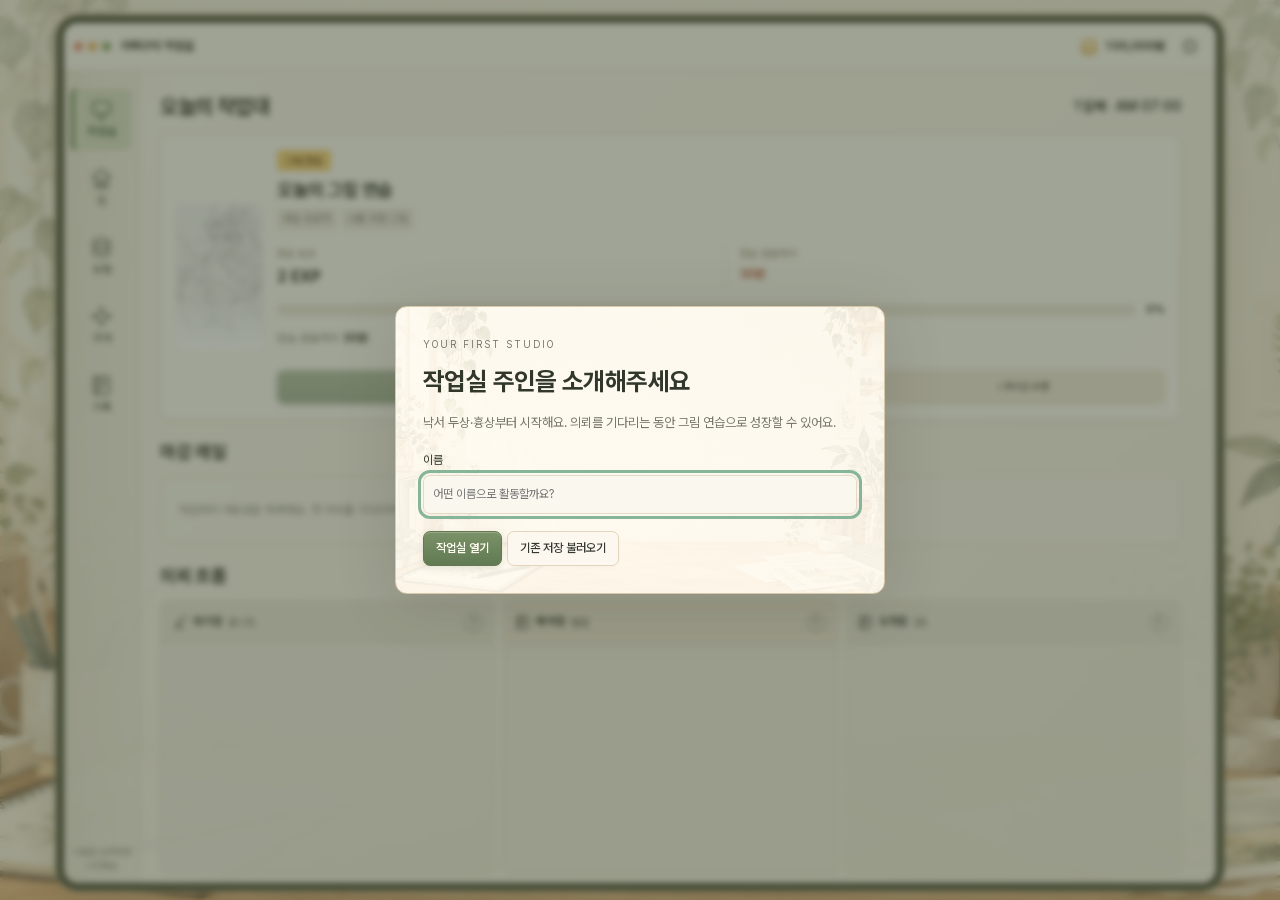
==== index.html @ 86557432 "Discover practice thumbnails from generated image index" ====
<!doctype html>
<html lang="ko"><head><meta charset="utf-8"><meta name="viewport" content="width=device-width,initial-scale=1"><title>어쩌구 키우기 · 작업실</title><link rel="stylesheet" href="style.css"><link rel="stylesheet" href="reference.css?v=thumbnail-white-1"></head>
<body><div class="shell">
<div class="game-frame"><div class="window-bar" id="topbar"><span class="window-dots" aria-hidden="true"><i></i><i></i><i></i></span><strong id="bar-name">나의 작업실</strong><section id="metrics" class="metrics" aria-label="작업실 현황"></section><button id="settings-open" aria-label="설정과 저장">⚙</button></div>
<nav aria-label="작업실 메뉴"><button data-tab="studio" aria-pressed="true"><span class="nav-icon"></span><span>작업실</span></button><button data-tab="home" aria-pressed="false"><span class="nav-icon"></span><span>집</span></button><button data-tab="shop" aria-pressed="false"><span class="nav-icon"></span><span>상점</span></button><button data-tab="gacha" aria-pressed="false"><span class="nav-icon"></span><span>가챠</span></button><button data-tab="journal" aria-pressed="false"><span class="nav-icon"></span><span>기록</span></button><span id="save-status" class="save-dot" title="저장 상태">자동 저장 준비 중</span></nav>
<main id="view"></main><aside id="growth-note" class="note-drawer" aria-label="성장 노트" hidden></aside></div>
</div>
<div id="note-backdrop" class="note-backdrop" hidden></div>
<aside class="notification-stack" aria-label="작업실 알림"><div id="storage-note" class="notice" hidden></div><div id="return-report" hidden></div></aside>
<div class="toast" id="toast" role="status" aria-live="polite" popover="manual" hidden></div>
<dialog id="settings"><form method="dialog"><div class="row between"><h2>작업실 설정</h2><button value="close" aria-label="설정 닫기">닫기</button></div></form>
<div id="readonly-setting" class="hint" hidden><p>다른 창에서 운영 중이어서 이 창은 보기 전용입니다.</p><button id="settings-takeover">이 창에서 이어하기</button></div>
<label>작업실 주인 이름 <input id="name" maxlength="40"></label><button id="rename">이름 저장</button>
<hr><h3>저장 데이터</h3><p class="muted">이 버전의 저장과 원본 게임에서 내보낸 JSON을 불러올 수 있어요. 원본 브라우저 저장은 건드리지 않습니다.</p>
<div class="row"><button id="export">저장 내보내기</button><button id="import">저장 불러오기</button></div><input id="import-file" type="file" accept=".json,.txt" hidden>
<hr><details><summary>새로 시작</summary><p>이 버전의 진행을 지웁니다. 먼저 저장을 내보내두세요.</p><label>확인하려면 ‘새로 시작’을 입력 <input id="reset-confirm" autocomplete="off"></label><button id="reset">이 버전 새로 시작</button></details>
</dialog>
<dialog id="inbox-sheet" aria-label="도착함"><form method="dialog" class="sheet-heading"><h2>도착함</h2><button aria-label="도착함 닫기">×</button></form><div id="inbox-sheet-content"></div></dialog>
<dialog id="welcome" aria-labelledby="welcome-title"><form id="welcome-form"><span class="eyebrow">YOUR FIRST STUDIO</span><h2 id="welcome-title">작업실 주인을 소개해주세요</h2><p class="muted">낙서 두상·흉상부터 시작해요. 의뢰를 기다리는 동안 그림 연습으로 성장할 수 있어요.</p><label>이름 <input id="welcome-name" maxlength="40" required autocomplete="off" placeholder="어떤 이름으로 활동할까요?"></label><p id="welcome-error" role="status" class="risk"></p><button type="button" id="welcome-takeover" hidden>이 창에서 이어하기</button><button type="submit" class="primary" id="welcome-start">작업실 열기</button><button type="button" id="welcome-import">기존 저장 불러오기</button></form></dialog>
<script src="catalog.js"></script><script src="engine.js?v=shop-journal-1"></script><script src="app.js?v=practice-thumbnail-index-1"></script></body></html>
---- style.css ----
:root{--paper:#f0f1eb;--surface:#fffefa;--ink:#253d31;--muted:#657164;--line:#dce2d7;--brand:#2b6047;--soft:#e8eee2;--warning:#faf0df;--danger:#9a432c;font:14px/1.55 system-ui,-apple-system,'Malgun Gothic',sans-serif;color:var(--ink);background:var(--paper)}*{box-sizing:border-box}body{margin:0}button,input,select{font:inherit}button{min-height:38px;border:1px solid var(--line);border-radius:8px;background:var(--surface);color:var(--ink);padding:7px 12px;cursor:pointer}button:hover:not(:disabled){background:var(--soft)}button:disabled{opacity:.48;cursor:default}button:focus-visible,input:focus-visible,select:focus-visible{outline:3px solid #87b59a;outline-offset:2px}button.primary,nav button[aria-pressed=true]{background:var(--brand);color:white;border-color:var(--brand)}input,select{padding:9px;border:1px solid var(--line);border-radius:7px;background:var(--surface);color:var(--ink);max-width:100%}h1,h2,h3,p{margin:0}h1{font-size:23px;letter-spacing:-.6px}h2{font-size:17px}h3{font-size:14px}strong,.num{font-variant-numeric:tabular-nums}.shell{max-width:1180px;margin:auto;padding:25px 24px}.eyebrow{font-size:10px;letter-spacing:2px;color:var(--muted)}header{display:flex;justify-content:space-between;align-items:center;gap:16px;margin-bottom:20px}.header-right{display:flex;gap:15px;align-items:center;font-size:12px}.metrics{display:grid;grid-template-columns:1.3fr 1fr 1fr 1fr;background:var(--surface);border:1px solid var(--line);border-radius:12px;overflow:hidden;margin-bottom:16px}.metric{padding:14px 18px;border-right:1px solid var(--line)}.metric:last-child{border:0}.metric strong{display:block;font-size:22px;margin:3px 0}.muted{color:var(--muted);font-size:12px}.risk{color:var(--danger)}.row{display:flex;align-items:center;gap:8px;flex-wrap:wrap}.between{justify-content:space-between}.pill{display:inline-block;background:var(--soft);font-size:11px;padding:3px 7px;border-radius:5px}.warn{background:var(--warning)}nav{display:flex;gap:8px;align-items:center;flex-wrap:wrap;margin-bottom:16px}nav .muted{margin-left:auto}.grid{display:grid;grid-template-columns:minmax(0,1.9fr) minmax(285px,1fr);gap:16px;align-items:start}.left,.right{display:grid;gap:16px}.card{background:var(--surface);border:1px solid var(--line);border-radius:12px;padding:16px;min-width:0}.hero{border-top:3px solid var(--brand)}.work-title{font-size:25px;margin:8px 0;font-weight:700;letter-spacing:-.6px}.track{background:var(--soft);height:8px;overflow:hidden;border-radius:5px;margin:9px 0}.fill{height:100%;background:var(--brand);transition:width .6s}.fill.fatigue{background:#bc8d50}.detail-meta{display:grid;grid-template-columns:1fr 1fr 1fr;gap:10px;margin:13px 0}.detail-meta strong{display:block;margin-top:4px;font-size:16px}.hero .actions{margin-top:14px}.hint{border-radius:8px;background:var(--soft);padding:9px 11px;margin-top:12px;font-size:12px}.section-head{display:flex;align-items:center;justify-content:space-between;gap:10px;margin-bottom:11px}.job{display:grid;grid-template-columns:minmax(100px,1.2fr) minmax(95px,1fr) 82px;gap:10px;padding:12px 0;border-top:1px solid var(--line);align-items:center}.job.active{background:#f0f4eb;margin:0 -9px;padding:12px 9px;border-radius:6px}.job strong{display:block}.job small{display:block;color:var(--muted);font-size:11px}.job .track{height:4px}.stat{display:grid;grid-template-columns:1fr 45px 44px;gap:8px;align-items:center;border-top:1px solid var(--line);padding:10px 0}.stat p{font-size:11px;color:var(--muted);margin-top:3px}.choice{background:var(--warning);border:1px solid #ebd9b4;border-radius:8px;padding:12px;margin-top:10px}.choice p{margin:5px 0 10px;font-size:12px}.buff{display:flex;justify-content:space-between;gap:10px;padding:8px 0;border-top:1px solid var(--line);font-size:12px}.log{display:grid;grid-template-columns:100px 1fr;gap:12px;border-top:1px solid var(--line);padding:10px 0;font-size:12px}.log time{color:var(--muted)}.empty{padding:22px 12px;text-align:center;color:var(--muted);font-size:13px}.empty strong{display:block;color:var(--ink);margin-bottom:6px}.collection-grid{display:grid;grid-template-columns:repeat(3,1fr);gap:12px;margin-top:15px}.collect-card{border:1px solid var(--line);border-radius:9px;overflow:hidden;padding:12px;background:var(--surface)}.collect-card img{display:block;width:100%;height:160px;object-fit:contain;background:var(--soft);margin:8px 0;border-radius:6px}.unknown{height:140px;display:grid;place-content:center;background:var(--soft);font-size:45px;color:#91a38e;border-radius:6px;margin:8px 0}.notice,#return-report{padding:12px 16px;border:1px solid #ddcfaa;border-radius:9px;background:var(--warning);margin-bottom:16px}.toast{position:fixed;bottom:24px;left:50%;transform:translateX(-50%);max-width:calc(100vw - 32px);padding:12px 18px;background:var(--ink);color:white;border-radius:10px;z-index:10;box-shadow:0 6px 30px #0002}footer{text-align:center;color:var(--muted);font-size:11px;margin:24px 0 8px}dialog{width:490px;max-width:calc(100vw - 24px);max-height:90vh;border:1px solid var(--line);border-radius:14px;padding:20px;color:var(--ink);background:var(--surface)}dialog::backdrop{background:#17291fa8}dialog label{display:grid;gap:6px;margin:16px 0 10px;font-size:12px}dialog p{margin:10px 0}hr{border:0;border-top:1px solid var(--line);margin:20px 0}summary{cursor:pointer} [hidden]{display:none!important}
.job>button{font-size:12px;white-space:nowrap;padding:7px 8px}
@media(max-width:780px){.shell{padding:18px 14px}.grid{grid-template-columns:1fr}.right{grid-template-columns:1fr 1fr}.right .wide{grid-column:1/-1}.header-right{align-items:flex-end;flex-direction:column;gap:5px}.metric{padding:11px 13px}.metric strong{font-size:19px}.collection-grid{grid-template-columns:1fr 1fr}}
@media(max-width:480px){.metrics{grid-template-columns:1fr 1fr}.metric{border-bottom:1px solid var(--line)}.metric:nth-child(2){border-right:0}.metric:nth-child(3){border-bottom:0}.right{grid-template-columns:1fr}.right .wide{grid-column:auto}h1{font-size:21px}.work-title{font-size:22px}.job{grid-template-columns:minmax(0,1fr) 92px}.job>div:nth-child(2){font-size:12px}.job>button{grid-column:1/-1}.detail-meta{gap:8px}.detail-meta strong{font-size:14px}.collection-grid{grid-template-columns:1fr}.log{grid-template-columns:80px 1fr;gap:8px}nav .muted{width:100%;margin:0}.card{padding:14px}}

.type-table{margin-top:12px;font-size:12px}.type-header,.type-row{display:grid;grid-template-columns:1.5fr repeat(4,1fr);gap:4px;align-items:center;padding:7px 0}.type-header{color:var(--muted);font-size:11px}.type-row{border-top:1px solid #e3e8df}.type-row span{text-align:center;border-radius:6px;padding:6px 2px}.unlocked{background:#e5efdd;color:#42602f}.locked{background:#f0f1ec;color:#73786e}.arrival-number{margin:10px 0;font-size:14px}.arrival-number strong{font-size:20px;color:#416238}#welcome p{margin:14px 0;line-height:1.7}#welcome button{margin:6px 6px 0 0}#welcome h2{margin-top:10px}#welcome input{width:100%}
---- reference.css ----
:root{--paper:#f1ebdf;--surface:#faf7ef;--ink:#31372b;--muted:#77776c;--line:#e5dac7;--brand:#667d53;--soft:#e5e8d7;--warning:#faebd3;--danger:#b6533b;--desk-art:url('assets/01-desk.webp');font:13px/1.55 system-ui,'Malgun Gothic',sans-serif;background:#f1ebdf;color:var(--ink)}body{background:linear-gradient(#f6f2e6bb,#f6f2e630),var(--desk-art) center bottom/cover fixed;min-height:100vh}button{min-height:35px;font-size:12px;border-radius:7px;background:#fcf8f0;border-color:#e4d4bb;padding:7px 12px;color:#34382e;box-shadow:0 2px 5px #69553506}button.primary{background:linear-gradient(#7b9268,#617a53);border-color:#657751;color:#fffdf2;box-shadow:inset 0 1px #ffffff35,0 3px 7px #47552b20}button:disabled{opacity:.55}button.text-button{border:0;background:transparent;box-shadow:none;font-size:11px;color:#747467;min-height:28px;padding:2px 0}.muted{color:#77776c;font-size:12px}.icon{width:18px;height:18px;vertical-align:middle;color:inherit;flex-shrink:0}.shell{max-width:1460px;margin:auto;padding:27px 35px 16px}.masthead{display:flex;align-items:center;justify-content:space-between;gap:28px;margin:0 0 25px;min-height:104px}.masthead h1{font:700 42px/1.2 'Batang','Georgia',serif;letter-spacing:-1.8px;color:#273020}.masthead .eyebrow{display:none}.masthead>div:first-child>p{font-size:13px;color:#727365;margin:14px 0 0}.hand-note{font:italic 15px/1.7 'Batang',serif;color:#8a8171;transform:rotate(-6deg);border-left:1px solid #d6cab6;padding-left:20px}.intro-note{border-left:1px solid #ded3bf;padding:7px 0 7px 22px}.intro-note p{font-size:12px;color:#797a6d;margin-top:8px}.game-frame{position:relative;display:grid;grid-template-columns:76px minmax(0,1fr);grid-template-rows:48px minmax(0,1fr);min-height:685px;border:7px solid #4a4e3a;border-radius:21px;background:#f6f2e7ed;box-shadow:0 0 0 2px #a69c80,0 14px 38px #65513030;overflow:hidden}.window-bar{grid-column:1/-1;display:flex;align-items:center;gap:15px;background:#fbf8efed;border-bottom:1px solid #e3d9c5;padding:0 14px;height:48px;min-width:0}.window-dots{display:flex;gap:5px;flex-shrink:0}.window-dots i{width:9px;height:9px;border-radius:50%;background:#ec8970;border:1px solid #d7785f}.window-dots i:nth-child(2){background:#eab45d;border-color:#d39d4a}.window-dots i:nth-child(3){background:#8ca869;border-color:#6d8e4c}.window-bar>strong{font-size:12px;white-space:nowrap}.window-bar>#clock{font-size:11px;white-space:nowrap;color:#666b5b}.window-bar .metrics{display:flex;align-items:center;gap:18px;margin:0 0 0 auto;background:transparent;border:0;border-radius:0;overflow:visible;flex-shrink:0}.bar-money{display:flex;align-items:center;gap:6px;font-size:12px}.bar-money>.icon{color:#c88c35;fill:#f8e5b2}.bar-fatigue{display:flex;gap:7px;align-items:center;font-size:10px}.bar-fatigue .track{width:62px;height:6px;margin:0;background:#e5dfd0}.bar-fatigue .fill{background:#839b71}.bar-fatigue small{font-size:10px}.bar-level{font-size:11px;color:#5c6f4b}.bar-level small{display:none}.window-bar>button{padding:4px 6px;min-height:28px;background:transparent;border:0;box-shadow:none}.window-bar>#settings-open{font-size:19px}.window-bar>#bar-auto{display:flex;gap:5px;align-items:center;font-size:10px;white-space:nowrap}.toggle-track{width:27px;height:15px;border-radius:15px;background:#c0c4b5;padding:2px;display:block}.toggle-track i{display:block;width:11px;height:11px;border-radius:50%;background:#fff}.toggle-track.on{background:#667f50}.toggle-track.on i{margin-left:12px}.game-frame>nav{grid-column:1;grid-row:2;display:flex;flex-direction:column;align-items:stretch;margin:0;padding:18px 7px 10px;background:linear-gradient(90deg,#e5dfce88,#f2eddf99);border-right:1px solid #e1d7c1;gap:8px}.game-frame>nav>button{display:flex;flex-direction:column;align-items:center;justify-content:center;gap:3px;padding:10px 2px;min-height:61px;border:0;background:transparent;color:#555d4d;box-shadow:none;font-size:11px;border-radius:5px}.nav-icon{height:21px;width:22px}.nav-icon .icon{height:21px;width:21px}.game-frame>nav>button[aria-pressed=true]{background:#d9dec7;color:#385531;box-shadow:inset 3px 0 #547441;font-weight:700}.game-frame>nav>button:hover:not([aria-pressed=true]){background:#e5e5d5}.save-dot{margin-top:auto;font-size:9px;color:#858776;padding:15px 0 0;text-align:center}.game-frame>#view{grid-column:2;min-width:0;padding:24px 26px 22px;background:linear-gradient(135deg,#fcf9f082,#f5efdf75)}.game-frame.notes-open>#view{padding-right:334px}.studio-content{display:grid;gap:18px;min-width:0}.section-head{display:flex;align-items:center;gap:12px;margin:0 0 10px;min-width:0}.section-head h2{font-size:18px;font-weight:750;white-space:nowrap}.section-head p{font-size:11px}.section-head .text-button{margin-left:auto;white-space:nowrap}.hero{border:0}.hero>.section-head h2{font-size:23px;letter-spacing:-.6px}.work-panel{display:grid;width:100%;min-width:0;grid-template-columns:118px minmax(0,1fr) minmax(260px,1.35fr);gap:19px;background:#fcfaf4e5;border:1px solid #e6dcc9;border-radius:9px;padding:17px;box-shadow:0 4px 12px #82714809;min-height:214px;align-items:center}.work-thumb{display:block;flex-shrink:0;width:52px;height:52px;border-radius:6px;background:#fff;box-shadow:inset 0 0 0 1px #5d4d2815}.work-panel>.work-thumb{width:100%;height:174px;border-radius:5px}.status-chip{font-size:10px;color:#624822;font-weight:650;background:#f3cf77;border-radius:4px;padding:3px 8px;display:inline-block}.status-chip.sleep{background:#e1dcf0;color:#655a81}.work-intro{min-width:0}.work-intro h3{font-size:19px;margin:10px 0 8px;line-height:1.4;letter-spacing:-.5px;overflow-wrap:anywhere}.work-labels{display:flex;gap:5px;flex-wrap:wrap;margin-bottom:11px}.work-labels>span{background:#eeeadf;color:#7a786b;font-size:10px;padding:3px 6px;border-radius:4px}.work-intro p{font-size:11px;line-height:1.8;color:#77776c}.work-details{align-self:stretch;display:flex;flex-direction:column;justify-content:space-between;gap:10px;min-width:0}.reward-and-deadline{display:grid;grid-template-columns:repeat(2,minmax(0,1fr));min-width:0;gap:15px;padding:1px 0 5px}.reward-and-deadline>div{display:flex;flex-direction:column;gap:4px;min-width:0}.reward-and-deadline>div+div{border-left:1px solid #e8dec9;padding-left:14px}.reward-and-deadline small{font-size:10px;color:#8a7b61}.reward-and-deadline strong{font-size:19px;white-space:normal;overflow-wrap:anywhere}.reward-and-deadline .icon{color:#d49a3d;fill:#f8e5b2;width:21px;height:21px}.reward-and-deadline .deadline-value{font-size:14px;color:#ba5f41}.hero-progress{display:flex;align-items:center;gap:10px;margin-top:10px}.hero-progress .track{height:12px;margin:0;background:#ebe6d8;flex:1}.hero-progress .fill{background:linear-gradient(90deg,#718f61,#8da379)}.hero-progress strong{font-size:11px;white-space:nowrap}.eta-line{font-size:11px;color:#777566;margin:0}.eta-line strong{color:#3d4336;font-size:12px}.actions{display:grid;grid-template-columns:1.2fr 1fr 1.05fr;gap:8px;margin-top:auto}.actions button{font-size:11px;min-height:38px;padding:7px 3px;white-space:nowrap}.actions>button:last-child{background:#f1e8d9}.deadline-section{min-width:0}.timeline{display:flex;gap:9px;background:#f9f5eacd;border:1px solid #e4d9c3;border-radius:8px;padding:8px;overflow-x:auto;scrollbar-width:thin;scrollbar-color:#b4bba2 #f7f1e5}.deadline-node{position:relative;text-align:left;flex:0 0 146px;min-height:78px;padding:7px 9px;border:1px solid #e8ddca;background:#faf8f0;overflow:hidden;box-shadow:none}.deadline-node>.work-thumb{position:absolute;right:0;top:0;width:90px;height:100%;opacity:.32;border-radius:0;mask-image:linear-gradient(90deg,transparent,#000)}.deadline-content{position:relative;display:flex;align-items:flex-start;flex-direction:column;gap:3px;z-index:1}.day-tag{padding:1px 7px;border-radius:3px;background:#849293;color:#fffdf4;font-size:10px;line-height:1.5}.day-tag.urgent{background:#bf6b54}.deadline-node strong{font-size:11px;white-space:nowrap;max-width:100%;overflow:hidden;text-overflow:ellipsis}.deadline-node small{font-size:10px;display:flex;align-items:center;gap:4px}.deadline-node small .icon{width:13px;height:13px;color:#d2a046}.deadline-node.current{border-color:#8ea477;background:#f2f4e8;opacity:1}.deadline-node:disabled{opacity:.9}.rail-empty{padding:15px 10px;font-size:12px;color:#8a887a;line-height:1.7}.job-columns{display:grid;grid-template-columns:repeat(3,minmax(0,1fr));gap:18px;align-items:stretch}.job-column{min-width:0;border-radius:8px;border:1px solid #e5dcc9;background:#eae5d877;padding:11px;max-height:275px;overflow-y:auto;scrollbar-width:thin}.job-column.working{background:#dfe5ce88;border-color:#d6dcc4}.job-column h3{display:flex;align-items:center;gap:6px;font-size:12px;margin:0 0 10px;position:sticky;top:-11px;background:#eae5d8f5;padding:8px 0;z-index:2}.job-column.working h3{background:#dfe5cef5}.job-column h3 .icon{width:15px;height:15px}.job-column h3 small{font-size:10px;font-weight:400}.job-column .job{display:grid;grid-template-columns:42px minmax(0,1fr) 17px;gap:7px;background:#fffaf2e8;border:1px solid #e8deca;border-radius:6px;padding:9px;margin:0 0 8px;align-items:start}.job-column .job.active{background:#fffaf2e8;margin:0 0 8px;border-color:#c5d1b8}.job .work-thumb{height:43px;width:42px}.job strong{font-size:11px;display:block;line-height:1.5;overflow-wrap:anywhere}.job-text{min-width:0}.job-text small{display:block;font-size:9px;color:#8a8574;line-height:1.7}.job-progress{display:flex;align-items:center;gap:5px;margin-top:5px}.job-progress .track{flex:1;height:5px;margin:0;background:#e9e3d4}.job-progress .fill{background:#6f9e85}.job-progress small{font-size:9px;white-space:nowrap}.job-edge{display:flex;flex-direction:column;gap:6px;align-items:center;color:#8c8f80}.drag-handle{font-size:15px;cursor:grab}.job-edge small{font-size:9px}.job-controls{grid-column:1/-1;display:flex;gap:5px;align-items:center;padding-top:3px}.job-controls button{font-size:10px;padding:2px 7px;min-height:24px;background:#f5f0e5;box-shadow:none}.job-controls .muted{font-size:10px}.drop-zone{border:1px dashed #c9c4ae;border-radius:6px;min-height:64px;display:grid;place-content:center;text-align:center;font-size:10px;color:#959383;line-height:1.8;padding:7px}.job.dragging{opacity:.45}.job-column.drop-target{outline:2px dashed #6c8759;outline-offset:-3px;background:#edf1df}.practice-strip{display:flex;justify-content:space-between;align-items:center;gap:10px;border-top:1px solid #e4dac4;padding:11px 0 0;font-size:11px}.practice-strip>div{display:flex;align-items:center;gap:9px}.practice-strip small{font-size:10px;color:#858271}.practice-strip button{font-size:10px;min-height:28px;padding:3px 8px}.practice-strip button[aria-pressed=true]{background:#e2e8d5}.mobile-queue-tabs{display:none}.note-drawer{position:absolute;top:58px;right:13px;bottom:14px;width:303px;z-index:4;background:#fffaf1f5;border:1px solid #dfd3bf;box-shadow:-4px 6px 22px #695b3823;border-radius:9px;padding:15px 15px 10px;display:flex;flex-direction:column;min-height:0}.note-heading{display:flex;justify-content:space-between;align-items:center;margin-bottom:12px}.note-heading h2{font:700 20px/1.5 'Batang',serif}.note-heading button{border:0;background:transparent;box-shadow:none;font-size:22px;min-height:24px;padding:0 3px}.note-tabs{display:flex;margin:0 0 13px;gap:0;border-bottom:1px solid #e5dcc9}.note-tabs button{flex:1;padding:6px 2px;min-height:31px;font-size:11px;border:0;border-bottom:2px solid transparent;border-radius:0;background:transparent;box-shadow:none;color:#848174}.note-tabs button[aria-pressed=true]{background:transparent;color:#4b6641;border-bottom-color:#5f7c50;font-weight:700}.note-body{overflow-y:auto;scrollbar-width:thin;min-height:0;flex:1;padding-right:3px}.note-points{display:flex;align-items:center;justify-content:space-between;font-size:11px;color:#7d7e6e;padding:9px;background:#eeecdf;border:1px solid #e3dcc7;border-radius:6px;margin-bottom:10px}.note-points strong{font-size:17px;color:#627d4f}.skill-notes{background:#faf6ed;border:1px solid #e9dfcd;border-radius:7px;padding:10px}.skill-line{margin-bottom:14px}.skill-line:last-child{margin-bottom:0}.skill-line>div:first-child{display:flex;align-items:center;gap:6px;font-size:11px}.skill-line>div:first-child>span{font-size:10px;color:#777e6d;margin-left:auto}.skill-line button{border:0;border-radius:5px;background:#e9eadb;font-size:16px;width:24px;min-height:23px;padding:0;color:#5a6c48}.skill-line .icon{color:#699291;width:16px;height:16px}.skill-line .track{height:7px;margin:6px 0 4px;background:#e7e3d6}.skill-line .fill.skill{background:#dcb268}.skill-line .fill.speed{background:#7c9d9d}.skill-line .fill.plan{background:#87a077}.skill-line small{font-size:9px;color:#878473}.note-section-title{font-size:13px;margin:18px 0 6px;display:flex;justify-content:space-between}.note-section-title span{font-size:10px;color:#7b846b}.type-table{font-size:10px;margin-top:9px}.type-header,.type-row{display:grid;grid-template-columns:1.2fr repeat(4,1fr);gap:3px;align-items:center;padding:6px 0}.type-header{color:#878371;font-size:9px}.type-row{border-top:1px solid #ebe2cf}.type-row span{text-align:center;padding:4px 1px;border-radius:3px;font-size:9px}.unlocked{background:#e4ead6;color:#627b4c}.locked{background:#eeece2;color:#979383}.note-hint{background:#f2eddf;border:1px solid #e8dfcb;padding:10px;border-radius:6px;font-size:10px;color:#828271;line-height:1.8;margin-top:15px}.ops-item{display:grid;grid-template-columns:24px minmax(0,1fr) 69px;gap:8px;align-items:center;background:#faf5ea;border:1px solid #e8ddc9;border-radius:7px;padding:9px;margin-top:10px}.ops-item strong{font-size:11px;display:block}.ops-item small{font-size:9px;color:#878674;display:block;margin-top:3px}.ops-item button{font-size:10px;min-height:28px;padding:3px 4px}.note-body .log{grid-template-columns:58px 1fr;font-size:10px;gap:6px;padding:7px 0}.note-body .log time{font-size:9px}.note-footer{font:italic 10px/1.6 'Batang',serif;text-align:center;color:#a09986;padding-top:11px;border-top:1px solid #e7decb;margin-top:10px}.note-backdrop{position:fixed;inset:0;background:#31382961;z-index:30;backdrop-filter:blur(2px)}.notification-stack{position:fixed;top:16px;right:16px;z-index:60;width:min(350px,calc(100vw - 24px));display:grid;gap:8px;pointer-events:none}.notification-stack>*{pointer-events:auto;margin:0;padding:13px 15px;border:1px solid #caba97;border-radius:9px;background:#fff8e8;box-shadow:0 5px 22px #52483325;font-size:12px;line-height:1.7}.notification-stack p{margin-top:6px}.notice-title{display:flex;justify-content:space-between;align-items:center}.notice-dismiss{font-size:20px;border:0;background:transparent;padding:0 4px;min-height:24px}.notification-stack #takeover{margin-top:8px}.toast{inset:auto auto 22px 50%;margin:0;max-width:min(440px,calc(100vw - 24px));width:max-content;color:#fffaed;background:#354b33;border:1px solid #8fa27a;z-index:70;font-size:13px}.toast::backdrop{background:transparent;pointer-events:none}.journal{background:#fcf8ef;border:1px solid #e5dbc7;border-radius:8px;padding:20px}.journal .log{font-size:12px;line-height:1.7}.card{background:#fcf8ef;border-color:#e3d7c0;border-radius:8px;padding:20px;box-shadow:0 3px 12px #68562b08}.card h2{font-size:18px}.shell>footer{font-size:10px;text-align:center;color:#8f8d7d;margin:15px 0 0}dialog{border-color:#d8c8aa;background:#fffbf1;border-radius:12px;box-shadow:0 10px 60px #3b38252a}dialog::backdrop{background:#36402b75;backdrop-filter:blur(3px)}#welcome{padding:27px;background:linear-gradient(#fffbf1dd,#fffbf1ed),var(--desk-art) center/cover}#welcome h2{font:700 25px/1.4 'Batang',serif}#welcome p{font-size:13px;line-height:1.8;margin:12px 0}#welcome input{width:100%}#welcome button{margin:5px 5px 0 0}.sheet-heading{display:flex;justify-content:space-between;align-items:center;margin-bottom:15px}.sheet-heading button{background:transparent;border:0;font-size:22px;min-height:25px;padding:0 4px}#inbox-sheet .job{display:grid;grid-template-columns:52px minmax(0,1fr) 20px;gap:10px;background:#fcf6e9;border:1px solid #e5d7be;padding:12px;border-radius:7px;margin-bottom:10px}#inbox-sheet .job-controls{grid-column:1/-1}.risk{color:#b6533b!important}
@media(min-width:1050px) and (max-width:1349px){.shell{padding:22px 25px 15px}.masthead h1{font-size:35px}.intro-note{display:none}.game-frame>#view{padding:20px}.game-frame.notes-open>#view{padding-right:294px}.note-drawer{width:266px;right:9px;padding:13px 11px}.window-bar{gap:10px;padding:0 10px}.bar-level{display:none}.window-bar .metrics{gap:11px}.work-panel{grid-template-columns:87px minmax(0,1fr);gap:14px;padding:15px}.work-panel>.work-thumb{height:146px;grid-row:1/span 2}.work-details{grid-column:2;gap:8px}.work-intro h3{font-size:18px;margin:6px 0}.work-intro p{display:none}.work-labels{margin-bottom:2px}.reward-and-deadline{padding:0;gap:8px}.reward-and-deadline strong{font-size:16px}.reward-and-deadline .deadline-value{font-size:12px}.reward-and-deadline small:last-child{display:none}.hero-progress{margin:3px 0}.actions button{font-size:10px;min-height:34px}.hero>.section-head{flex-wrap:wrap;gap:4px}.hero>.section-head h2{font-size:21px}.job-columns{gap:8px}.job-column{padding:8px}.job-column .job{grid-template-columns:34px minmax(0,1fr) 13px;padding:7px;gap:5px}.job .work-thumb{width:34px;height:38px}.job strong{font-size:10px}.job-controls button{font-size:9px;padding:2px 4px}.job-column h3{top:-8px;font-size:11px}.section-head p{font-size:10px}.section-head{gap:7px}.practice-strip>div{gap:6px}.practice-strip small{font-size:9px}}
@media(max-width:1049px){.shell{padding:22px 20px 88px}.masthead{min-height:93px;margin-bottom:20px}.masthead h1{font-size:34px}.intro-note{display:none}.game-frame{grid-template-columns:1fr;border-width:5px;min-height:650px}.game-frame>#view,.game-frame.notes-open>#view{grid-column:1;padding:22px}.game-frame>nav{position:fixed;bottom:0;left:0;right:0;z-index:25;height:65px;display:grid;grid-template-columns:repeat(5,1fr);gap:3px;padding:7px 15px calc(7px + env(safe-area-inset-bottom));background:#faf6eafb;border:1px solid #dfd2b9;border-radius:15px 15px 0 0;box-shadow:0 -3px 12px #4b412914}.game-frame>nav>button{min-height:45px;padding:3px;gap:2px;font-size:10px}.game-frame>nav>button[aria-pressed=true]{box-shadow:none;background:#dfe5d0}.save-dot{display:none}.window-bar{grid-column:1;gap:12px}.window-dots,.bar-level{display:none}.window-bar .metrics{gap:12px}.note-drawer{position:fixed;left:50%;right:auto;transform:translateX(-50%);top:auto;bottom:12px;max-height:82dvh;height:650px;width:min(460px,calc(100vw - 24px));border-radius:18px;padding:20px;z-index:40;box-shadow:0 12px 70px #2c372948}.note-heading h2{font-size:24px}.note-tabs button{font-size:13px;min-height:40px}.skill-line>div:first-child,.skill-line small,.note-hint{font-size:12px}.note-section-title{font-size:15px}.type-table{font-size:12px}.type-header{font-size:11px}.type-row span{font-size:12px;padding:6px 1px}.ops-item strong{font-size:13px}.ops-item small{font-size:11px}.ops-item{grid-template-columns:25px minmax(0,1fr) 88px}.ops-item button{font-size:12px;min-height:38px}.toast{bottom:82px}.hand-note{font-size:13px}}
@media(min-width:650px) and (max-width:1049px){.work-panel{grid-template-columns:90px minmax(0,1fr) minmax(220px,1.3fr);gap:13px}.work-intro h3{font-size:17px}.work-intro p{font-size:10px}.reward-and-deadline strong{font-size:16px}.reward-and-deadline .deadline-value{font-size:12px}.job-columns{gap:12px}}
@media(max-width:649px){body{background:linear-gradient(#f5f0e6c9,#f5f0e6a8),var(--desk-art) center/cover fixed}.shell{padding:18px 12px 82px}.masthead{margin-bottom:15px;min-height:73px}.masthead h1{font-size:28px;letter-spacing:-1px;overflow-wrap:anywhere}.masthead>div:first-child>p{font-size:11px;margin-top:9px}.hand-note{display:none}.game-frame{border:1px solid #d8cdb4;border-radius:12px;box-shadow:0 7px 23px #69533012;min-height:0;display:block;overflow:visible}.window-bar{flex-wrap:wrap;height:auto;min-height:87px;padding:11px 13px;gap:7px;border-radius:12px 12px 0 0;position:relative}.window-bar>strong{font-size:13px;order:0;margin-right:auto}.window-bar>#settings-open{order:1;font-size:18px;padding:0;min-height:23px}.window-bar>#clock{order:2;width:100%;font-size:11px}.window-bar .metrics{order:3;margin:0;flex:1;gap:12px;justify-content:space-between;min-width:0;flex-shrink:1}.bar-money{font-size:12px}.bar-money .icon{width:15px;height:15px}.bar-fatigue{font-size:9px;gap:5px}.bar-fatigue>span{display:none}.bar-fatigue .track{width:50px}.bar-fatigue small{font-size:9px}.window-bar>#bar-auto{position:absolute;right:13px;top:40px;font-size:9px;gap:4px}.game-frame>#view,.game-frame.notes-open>#view{padding:17px 12px 15px}.studio-content{gap:20px}.hero>.section-head h2{font-size:18px}.section-head{gap:6px;flex-wrap:wrap}.section-head h2{font-size:16px}.section-head p{font-size:10px}.hero>.section-head p{display:none}.work-panel{grid-template-columns:76px minmax(0,1fr);gap:12px;padding:12px;min-height:0}.work-panel>.work-thumb{height:103px;grid-row:1}.work-intro h3{font-size:16px;margin:6px 0}.status-chip{font-size:9px;padding:2px 6px}.work-labels{margin-bottom:0;gap:3px}.work-labels>span{font-size:9px;padding:2px 5px}.work-intro p{display:none}.work-details{grid-column:1/-1;gap:8px}.reward-and-deadline{padding:6px 0 0;border-top:1px solid #ece3d0;gap:10px}.reward-and-deadline strong{font-size:16px}.reward-and-deadline .deadline-value{font-size:13px}.reward-and-deadline small{font-size:10px}.hero-progress{margin-top:2px}.hero-progress .track{height:9px}.hero-progress strong{font-size:11px}.eta-line{font-size:10px}.eta-line strong{font-size:11px}.actions{gap:5px}.actions button{font-size:10px;min-height:37px;padding:5px 2px}.timeline{padding:6px;gap:7px;border-radius:7px}.deadline-node{flex-basis:134px;min-height:81px;padding:7px}.mobile-queue-tabs{display:flex;gap:5px;margin:0 0 10px}.mobile-queue-tabs button{flex:1;min-height:30px;padding:5px 0;font-size:11px;background:#eae6d9}.mobile-queue-tabs button span{background:#d3d4c2;border-radius:20px;font-size:9px;padding:1px 4px}.mobile-queue-tabs button[aria-pressed=true]{background:#6a8057;color:#fffbe8;border-color:#607650}.mobile-queue-tabs button[aria-pressed=true] span{background:#879a76}.job-columns{display:block}.job-column{display:none;max-height:300px;background:transparent;border:0;padding:0;border-radius:0}.job-columns[data-mobile-column=active] .job-column[data-drop=active],.job-columns[data-mobile-column=waiting] .job-column[data-drop=waiting],.job-columns[data-mobile-column=inbox] .job-column[data-drop=inbox]{display:block}.job-column h3{display:none}.job-column .job{grid-template-columns:52px minmax(0,1fr) 22px;padding:10px;gap:9px}.job .work-thumb{height:53px;width:52px}.job strong{font-size:12px}.job-text small,.job-progress small{font-size:10px}.job-controls button{min-height:29px;font-size:11px;padding:3px 9px}.job-controls .muted,.drop-zone{font-size:11px}.job-edge small{font-size:10px}.queue-card>.section-head p{display:none}.practice-strip{flex-wrap:wrap;gap:9px;padding:12px 0 0}.practice-strip>div{gap:7px}.practice-strip>div:last-child{width:100%;justify-content:flex-end}.practice-strip button{font-size:11px;min-height:31px}.collection-grid{grid-template-columns:1fr}.card{padding:14px}.card h2{font-size:16px}.journal{padding:13px}.journal .log{grid-template-columns:65px 1fr;font-size:11px;gap:8px}.shell>footer{font-size:9px}.note-drawer{width:calc(100vw - 20px);bottom:10px;padding:18px;max-height:82dvh;height:620px}.note-heading h2{font-size:22px}.notification-stack{right:10px;top:10px;width:calc(100vw - 20px)}#inbox-sheet{position:fixed;inset:auto 10px 10px;width:calc(100vw - 20px);max-width:none;margin:0;max-height:75dvh;border-radius:18px;padding:18px}#inbox-sheet .job{grid-template-columns:48px minmax(0,1fr) 18px}#inbox-sheet .work-thumb{width:48px;height:48px}.sheet-heading h2{font-size:18px}}
@media(prefers-reduced-motion:reduce){*{scroll-behavior:auto!important;transition:none!important}}

.summary-note-link{display:flex;align-items:center;gap:7px;width:100%;text-align:left;padding:10px;background:#faf5ea;font-size:11px}.summary-note-link span{margin-left:auto;font-size:17px}.note-body details summary{cursor:pointer;list-style:none}.note-body details summary:after{content:'⌄';margin-left:4px}.proposals{margin-bottom:18px}.proposals .job{display:grid;grid-template-columns:52px minmax(0,1fr) 20px;gap:10px;padding:12px;border:1px solid #e3d8c2;border-radius:7px;margin-top:9px}.proposals .job-controls{grid-column:1/-1}.blocked-reason{color:#987b51!important}.job-controls button[aria-label]{width:25px;padding:0}.note-heading button{touch-action:manipulation}.game-frame>nav>button{color:#46523d}.note-body small,.skill-line small,.note-hint{color:#746f5d}
@media(max-width:649px){.note-section-title{font-size:15px}.summary-note-link{font-size:12px}.note-body details summary:after{font-size:15px}}

body:has(.note-backdrop:not([hidden])){overflow:hidden}

/* Pretendard v1.3.9 by Kil Hyung-jin; SIL OFL 1.1, see bundled OFL.txt. */
@font-face{font-family:'Pretendard Variable';font-style:normal;font-weight:45 920;font-display:swap;src:url('assets/fonts/PretendardVariable.woff2') format('woff2')}
:root{--ui-font:'Pretendard Variable','Pretendard',-apple-system,BlinkMacSystemFont,'Malgun Gothic',sans-serif;font-family:var(--ui-font)}
body,button,input,select,textarea{font-family:var(--ui-font)}
h1,h2,h3,.note-heading h2,#welcome h2,.note-footer{font-family:var(--ui-font);font-style:normal}
h1,h2,h3,.section-head h2,#welcome h2{font-weight:700;letter-spacing:-.025em}
button{font-weight:500}
button.primary,.game-frame>nav>button[aria-pressed=true],.note-tabs button[aria-pressed=true]{font-weight:600}
.note-footer{font-weight:400;letter-spacing:0}
.note-heading.note-dismiss{justify-content:flex-end}
.type-row .type-toggle{width:100%;min-width:0;min-height:29px;padding:4px 1px;font-size:11px;line-height:1.5;box-shadow:none}
.type-row .type-toggle.unlocked{background:#e6edda;border-color:#bdcdaa;color:#405b32}
.type-row .type-toggle.closed{background:#eeeae0;border-color:#d8d1c1;color:#797564}
.type-row .type-toggle.locked{background:#f3f0e8;border-color:#e4decf;color:#948d7c;opacity:1;cursor:default}
.box-rule{font-size:10px;color:#797566;margin:0 0 8px;line-height:1.6}
.reservation-locked{padding:16px 8px;text-align:center;color:#8b806b;font-size:12px}
.reserved-column{background:#f0eadf}
@media(max-width:649px){.job-columns[data-mobile-column=reserved] .job-column[data-drop=reserved]{display:block}}
.job-columns>.job-column{height:275px;max-height:275px;display:flex;flex-direction:column;padding:0;overflow:hidden}
.box-heading{flex:none;padding:10px 11px 8px;border-bottom:1px solid #dcd4c2;background:#ebe6d9}
.reserved-column .box-heading{background:#eee6d7}
.job-column .box-heading h3{position:static;display:flex;background:transparent;padding:0;margin:0 0 5px;line-height:1.5}
.box-heading .box-rule{margin:0;font-size:10px}
.job-list{flex:1;min-height:0;min-width:0;padding:10px;overflow-y:auto;overflow-x:hidden;overscroll-behavior:contain;scrollbar-gutter:stable}
.job-list::-webkit-scrollbar{width:8px}
.job-list::-webkit-scrollbar-track{background:#e7e1d4;border-radius:12px;margin:7px 0}
.job-list::-webkit-scrollbar-thumb{background:#a4ad90;border:2px solid #e7e1d4;border-radius:12px}
.job-list::-webkit-scrollbar-thumb:hover{background:#7e8d68}
.job-list:focus-visible{outline:2px solid #839b71;outline-offset:-2px;border-radius:0 0 7px 7px}
.job-columns>.job-column{position:relative}
.box-heading{display:flex;align-items:center;justify-content:space-between;gap:6px;min-height:42px}
.job-column .box-heading h3{margin:0;min-width:0;flex-wrap:wrap}
.box-help{display:inline-flex;flex:none}
.box-help-button{display:grid;place-items:center;width:19px;height:19px;min-height:19px;padding:0;border:1.5px solid #939c82;border-radius:50%;background:transparent;color:#687556;font-size:12px;font-weight:700;line-height:1;box-shadow:none;cursor:help}
.box-help-button:hover,.box-help-button:focus-visible{background:#e0e7d3;color:#405a32}
.box-tooltip{position:absolute;top:43px;right:8px;z-index:10;width:calc(100% - 16px);max-height:calc(100% - 51px);overflow-y:auto;box-sizing:border-box;padding:11px;border:1px solid #d4cfbb;border-radius:8px;background:#fffdf5;color:#49543e;font-size:12px;line-height:1.7;box-shadow:0 5px 16px #4e563324;visibility:hidden;opacity:0;pointer-events:none;white-space:normal;font-weight:400}
.box-help:hover .box-tooltip,.box-help:focus-within .box-tooltip{visibility:visible;opacity:1;pointer-events:auto}
.automation-settings{margin-bottom:18px}
.automation-row{display:flex;align-items:center;justify-content:space-between;gap:12px;padding:12px 0;border-bottom:1px solid #e6ddcd}
.automation-row>div{min-width:0}
.automation-row strong{display:block;font-size:13px}
.automation-row small{display:block;margin-top:4px;color:#777566;font-size:11px;line-height:1.6}
.automation-switch{display:flex;flex:none;flex-direction:column;align-items:center;gap:3px;min-width:48px;padding:6px 4px;background:transparent;border:0;box-shadow:none;font-size:10px;color:#777566}
.automation-switch[aria-checked=true]{color:#49693a}
.section-head .section-caption{margin-left:auto;font-size:11px;font-weight:400;color:#747467;white-space:nowrap;cursor:default}
.note-section-title.stat-heading{display:flex;align-items:center;justify-content:space-between;gap:8px}
.stat-heading .stat-points{font-size:11px;font-weight:400;letter-spacing:0;white-space:nowrap;color:#777566}
.stat-heading .stat-points strong{margin-left:4px;font-size:13px;color:#526d41}
@supports not selector(::-webkit-scrollbar){.job-list{scrollbar-width:thin;scrollbar-color:#a4ad90 #e7e1d4}}
@media(max-width:649px){
 .job-columns>.job-column{display:none;height:300px;max-height:300px;border:1px solid #e5dcc9;border-radius:8px;background:#eae5d877}
 .job-columns[data-mobile-column=waiting]>.job-column[data-drop=waiting],.job-columns[data-mobile-column=reserved]>.job-column[data-drop=reserved],.job-columns[data-mobile-column=inbox]>.job-column[data-drop=inbox]{display:flex}
}
.bar-level{position:relative;cursor:help}
.bar-level::after{content:attr(data-exp);position:absolute;top:calc(100% + 10px);right:0;z-index:60;width:max-content;max-width:220px;padding:10px 13px;border:1px solid #d9cfbb;border-radius:8px;background:#fffcf4;color:#394831;box-shadow:0 5px 18px #51463024;font-size:12px;line-height:1.7;white-space:pre-line;pointer-events:none;visibility:hidden}
.bar-level:hover::after,.bar-level:focus-visible::after{visibility:visible}
.bar-level:focus-visible{outline:2px solid #839b71;outline-offset:4px;border-radius:3px}
@media(min-width:1050px){
 .game-frame>nav>button[data-tab="tasks"],.game-frame>nav>button[data-tab="collection"],.game-frame>nav>button[data-tab="growth"]{display:none}
 .note-heading>button[data-action="note-close"]{display:none}
}

/* The browser page stays still; game panels own their scrolling. */
html,body{height:100%;min-height:0;overflow:hidden;overscroll-behavior:none}
.shell{--game-space:calc(100vh - 26px);--game-space:calc(100dvh - 26px);height:100vh;height:100dvh;min-height:0;display:flex;flex-direction:column;justify-content:center;align-items:center;padding:16px 22px 10px;overflow:hidden}
.game-frame{flex:0 0 auto;min-height:0;width:min(100%,calc(var(--game-space) * 4 / 3));height:auto;aspect-ratio:4 / 3;display:grid;grid-template-rows:48px minmax(0,1fr);overflow:hidden}
.game-frame>nav{min-height:0;overflow-y:auto;overscroll-behavior:contain;flex-wrap:nowrap}
#view{min-height:0;min-width:0;overflow-y:auto;overflow-x:hidden;overscroll-behavior:contain;scrollbar-gutter:stable}
.shell>footer{flex:none;margin:8px 0 0;font-size:10px;line-height:16px}
@media(max-width:1049px){
 .shell{--game-space:calc(100vh - 89px - env(safe-area-inset-bottom,0px));--game-space:calc(100dvh - 89px - env(safe-area-inset-bottom,0px));padding:12px 16px calc(77px + env(safe-area-inset-bottom,0px))}
 .game-frame{grid-template-columns:minmax(0,1fr);min-height:0}
 .game-frame>nav{height:calc(65px + env(safe-area-inset-bottom,0px));padding-bottom:calc(8px + env(safe-area-inset-bottom,0px));overflow-y:hidden}
 #view{grid-column:1;grid-row:2}
 .shell>footer{display:none}
}
@media(max-width:649px){
 .shell{--game-space:calc(100vh - 81px - env(safe-area-inset-bottom,0px));--game-space:calc(100dvh - 81px - env(safe-area-inset-bottom,0px));padding:8px 8px calc(73px + env(safe-area-inset-bottom,0px))}
 .game-frame{display:grid;grid-template-rows:auto minmax(0,1fr);min-height:0;overflow:hidden}
 .window-bar{grid-column:1;grid-row:1;min-height:87px}
}

.hero .section-head .work-clock{color:var(--ink);font-size:14px;font-weight:600;font-variant-numeric:tabular-nums;white-space:nowrap}

.player-status{background:#fcf9f1;border:1px solid var(--line);border-radius:10px;padding:15px;margin-bottom:20px}
.player-level{display:flex;align-items:baseline;gap:9px;margin-bottom:13px;color:var(--ink)}
.player-level>span:first-child{font-size:12px;font-weight:600}
.player-level>strong{font-size:26px;line-height:1.2;font-weight:700;color:#4c6641;font-variant-numeric:tabular-nums}
.player-level .level-limit{font-size:12px;color:var(--muted)}
.status-heading{display:flex;justify-content:space-between;align-items:center;gap:8px;font-size:12px;margin-bottom:7px}
.status-heading>span{font-weight:600;color:var(--ink)}
.status-heading>strong{font-weight:600;font-variant-numeric:tabular-nums}
.status-heading small{font-size:11px;font-weight:400;color:var(--muted)}
.status-meter{height:8px;border-radius:8px;overflow:hidden;background:#e8e3d6}
.status-meter>i{display:block;height:100%;border-radius:inherit;background:#789569}
.status-caption{font-size:11px;color:var(--muted);margin:6px 0 14px}
.fatigue-status{padding-top:12px;border-top:1px solid var(--line)}
.fatigue-meter>i{background:#aa9973}
.fatigue-status.warning .fatigue-meter>i{background:#c5914d}
.fatigue-status.high .fatigue-meter>i{background:#b65d4b}
.fatigue-status.high .status-heading>strong{color:#a34d3e}
/* New navigation placeholders and workroom utility actions */
.studio-utility-bar{display:flex;justify-content:flex-end;align-items:center;gap:8px;min-height:28px}
.studio-utility-bar button{min-height:27px;padding:3px 9px;font-size:11px;background:#f9f5ea;box-shadow:none}
.placeholder-page{padding:16px 0;min-height:130px}
.placeholder-page h2{font-size:18px;margin-bottom:8px}
.placeholder-page .muted{font-size:12px}
@media(max-width:649px){.studio-utility-bar{gap:6px}.studio-utility-bar button{font-size:10px}}

/* Shop: compact item rows inside the existing game frame. */
.shop-page{max-width:900px;min-width:0}
.shop-page>.section-head{justify-content:space-between;align-items:center;margin-bottom:14px}
.shop-page>.section-head h2{font-size:18px}
.shop-list{display:grid;gap:9px}
.shop-item{display:flex;align-items:center;gap:14px;min-width:0;padding:13px 15px;border:1px solid var(--line);border-radius:8px;background:#fcfaf4}
.shop-item-icon{width:60px;height:60px;flex:none;object-fit:contain;image-rendering:pixelated;background:#f5f1e7;border-radius:6px}
.shop-item-detail{display:flex;flex-direction:column;gap:5px;flex:1;min-width:0}
.shop-item-detail strong{font-size:15px;overflow-wrap:anywhere}
.shop-item-detail small{font-size:11px;color:var(--muted)}
.shop-item-controls{display:flex;align-items:center;gap:12px;flex:none}
.shop-item-controls strong{font-size:14px;font-variant-numeric:tabular-nums;white-space:nowrap}
.shop-item-controls button{min-height:36px;white-space:nowrap}
@media(max-width:649px){
 .shop-item{padding:10px;gap:9px;flex-wrap:wrap}
 .shop-item-icon{width:50px;height:50px}
 .shop-item-detail strong{font-size:13px}
 .shop-item-controls{width:100%;justify-content:flex-end;border-top:1px solid var(--line);padding-top:9px}
 .shop-item-controls button{min-height:34px}
}

/* Shop upgrades share compact shop rows on desktop and mobile. */
.shop-subheading{margin-top:22px;margin-bottom:10px}
.shop-subheading h3{font-size:14px;font-weight:700;margin:0}
.shop-item-controls button[disabled]{cursor:not-allowed;opacity:.55}
@media(max-width:649px){
 .shop-subheading{margin-top:18px}
 .shop-item-controls{min-width:0}
 .shop-item-controls button{max-width:100%;white-space:normal;text-align:center}
}

/* Keep the shared note-drawer hidden outside desktop studio/shop panels. */
#growth-note[hidden]{display:none!important}
/* Shop details occupy the existing right note-drawer on desktop. */
.shop-note{overflow:hidden}
.shop-note .shop-note-body{padding:0;overflow:auto;display:flex;flex-direction:column}
.shop-sidebar{display:flex;flex-direction:column;min-width:0;min-height:100%;gap:0}
.shop-sidebar-upgrades{flex:none;padding-bottom:12px;border-bottom:1px solid #e3dac9}
.shop-sidebar h3{margin:0 0 10px;font-size:13px;font-weight:700;color:#3d4f39}
.shop-upgrade-row{display:grid;grid-template-columns:32px minmax(0,1fr);gap:9px;padding:9px 0;border-top:1px solid #e9e2d4}
.shop-upgrade-row:first-of-type{border-top:0}
.shop-upgrade-row img{width:32px;height:32px;object-fit:contain;image-rendering:pixelated}
.shop-upgrade-info{display:flex;flex-direction:column;align-items:flex-start;gap:4px;min-width:0}
.shop-upgrade-info strong{font-size:12px;line-height:1.3}
.shop-upgrade-info small{font-size:10px;color:#837e70;font-weight:400}
.shop-upgrade-info span{font-size:10px;color:#66735d;line-height:1.4}
.shop-upgrade-info button{font-size:11px;padding:5px 9px;min-height:28px;line-height:1.3;text-align:center;max-width:100%;white-space:normal}
.shop-sidebar-inventory{flex:1;min-height:125px;display:flex;flex-direction:column;padding-top:16px}
.shop-inventory-empty{display:flex;align-items:center;justify-content:center;flex:1;min-height:100px;padding:20px 9px;color:#8b877b;font-size:11px;text-align:center}
@media(max-width:1049px){
  #view[data-page="shop"] .shop-sidebar{margin-top:18px;background:#fffaf1e8;border:1px solid #e3dac9;border-radius:9px;padding:14px;min-height:250px;height:auto}
  #view[data-page="shop"] .shop-sidebar-inventory{min-height:115px}
  #view[data-page="shop"] .shop-upgrade-row{grid-template-columns:32px minmax(0,1fr)}
}

/* Inventory: image, bottom-right quantity, name and use action. */
.shop-inventory-list{display:grid;grid-template-columns:1fr;gap:7px;align-content:start;min-width:0}
.shop-inventory-item{display:grid;grid-template-columns:42px minmax(0,1fr) auto;align-items:center;gap:8px;padding:8px 6px;border:1px solid #e9e1d0;background:#fffcf6;border-radius:7px;min-width:0}
.shop-inventory-art{position:relative;width:42px;height:42px;display:flex;align-items:center;justify-content:center;flex:none;border:1px solid #e6e0d4;background:#f5f0e7;border-radius:6px}
.shop-inventory-art img{display:block;width:35px;height:35px;object-fit:contain;image-rendering:pixelated}
.shop-inventory-art>span[aria-hidden]{font-size:18px;color:#9a9284}
.shop-inventory-quantity{position:absolute;right:-4px;bottom:-5px;font-size:10px;font-weight:700;font-variant-numeric:tabular-nums;line-height:1.2;padding:2px 4px;border:1px solid #d8d0c0;border-radius:4px;background:#fffcf4;color:#3e4b3b;max-width:100px;overflow-wrap:anywhere;box-shadow:0 1px 2px #00000012}
.shop-inventory-name{font-size:11px;min-width:0;overflow-wrap:anywhere;line-height:1.4}
.shop-inventory-item>button{min-height:29px;min-width:43px;font-size:11px;padding:5px 7px;white-space:nowrap}
@media(max-width:1049px){
 #view[data-page="shop"] .shop-inventory-item{grid-template-columns:42px minmax(0,1fr) auto}
}

/* On mobile, growth and operations remain directly in the studio's own scroll. */
@media(max-width:1049px){
  .studio-inline-note{min-width:0;padding:14px;background:#fffaf1e8;border:1px solid #dfd3bf;border-radius:9px}
  .studio-inline-note .note-tabs{margin-bottom:12px}
  .studio-inline-note .note-body{overflow:visible;min-height:0;max-height:none;padding:0;display:block}
  .studio-inline-note .note-body>*{max-width:100%}
  .studio-inline-note .skill-notes{min-width:0}
}

/* Keep a white thumbnail box if an image cannot load. */
.work-thumb{overflow:hidden}
.work-thumb>img{display:block;width:100%;height:100%;object-fit:cover;border-radius:inherit}

/* The fatigue penalty is visible beside the existing meter. */
.mobile-fatigue{display:none}
.overwork-note{margin:6px 0 0;color:#a34d3e;font-size:12px;font-weight:700}
@media(max-width:1049px){
 .game-frame{width:100%;height:100%;aspect-ratio:auto;flex:1 1 auto;min-height:0}
 .studio-content>*{min-width:0}
 .studio-content>.hero{order:1}
 .studio-content>.mobile-fatigue{order:2}
 .studio-content>.queue-card{order:3}
 .studio-content>.deadline-section{order:4}
 .studio-content>.practice-strip{order:5}
 .studio-content>.studio-inline-note{order:6}
 .mobile-fatigue{display:block;padding:11px 13px;background:#fcf9f1;border:1px solid var(--line);border-radius:8px}
 .mobile-fatigue .status-heading{margin-bottom:6px}
 .mobile-fatigue .fatigue-meter.high>i{background:#b65d4b}
 .window-bar>#settings-open{min-width:44px;min-height:44px}
 .note-tabs button,.mobile-queue-tabs button{min-height:44px}
 .job-controls button,.practice-strip button,.shop-item-controls button,.shop-inventory-item>button,.shop-upgrade-info button{min-height:44px}
 .type-row .type-toggle,.automation-switch,.box-help-button{min-height:44px}
 .box-help-button{width:44px}
 .job-controls{flex-wrap:wrap}
 .shop-item,.shop-sidebar,.shop-inventory-item{min-width:0}
}
@media(max-width:649px){
 .window-bar{min-height:58px;flex-wrap:nowrap}
 .window-bar .metrics{order:0;justify-content:flex-end;gap:0}
 .window-bar>#settings-open{order:1;min-height:44px;min-width:44px}
 .window-bar>strong{overflow:hidden;text-overflow:ellipsis;max-width:42%}
 .game-frame>#view,.game-frame.notes-open>#view{padding:13px 10px 18px}
 .work-panel{grid-template-columns:72px minmax(0,1fr);gap:10px}
 .work-panel>.work-thumb{height:96px}
 .reward-and-deadline{grid-template-columns:repeat(2,minmax(0,1fr));gap:7px}
 .reward-and-deadline strong{white-space:normal;overflow-wrap:anywhere}
 .actions{grid-template-columns:repeat(3,minmax(0,1fr))}
 .actions button{min-height:44px;white-space:normal;line-height:1.3;padding:5px 3px}
 .mobile-queue-tabs button{font-size:12px}
 .job-column .job{grid-template-columns:48px minmax(0,1fr) 20px;gap:7px}
 .job .work-thumb{width:48px;height:50px}
 .job-controls button{font-size:11px;padding:5px 8px}
 .practice-strip>div{flex-wrap:wrap}
 .studio-inline-note{padding:11px}
 .note-body,.skill-notes,.automation-row,.ops-item{min-width:0}
 .shop-item-controls{flex-wrap:wrap}
 .shop-sidebar{overflow-wrap:anywhere}
}
/* Paged shop, inventory, and journal. */
.list-pager{display:flex;align-items:center;justify-content:center;gap:12px;margin:12px 0 0;font-size:12px}
.list-pager button{min-width:54px;min-height:36px}
.journal-tabs{display:flex;gap:4px;border-bottom:1px solid var(--line);margin:14px 0 10px}
.journal-tabs button{flex:1;border:0;border-bottom:2px solid transparent;border-radius:0;background:transparent;box-shadow:none}
.journal-tabs button[aria-pressed=true]{background:transparent;border-bottom-color:var(--brand);font-weight:700;color:#385531}
.journal{position:relative;height:100%;min-height:0;display:flex;flex-direction:column}
.journal-list{flex:1;min-height:0;margin-bottom:48px;overflow-y:auto;scrollbar-width:thin}
.journal>.list-pager{position:absolute;right:0;bottom:14px;left:0;margin:0}
.journal-list .log{display:grid;grid-template-columns:70px minmax(0,1fr) auto;gap:9px;align-items:start}
.log-amount{white-space:nowrap;font-size:11px}
.log-amount.income{color:#37694c}
.log-amount.expense{color:#a34d3e}
.active-status{margin:-10px 0 14px;padding:9px 11px;border:1px solid var(--line);border-radius:8px;background:#fcf9f1;font-size:11px}
.active-status h3{font-size:12px;margin-bottom:4px}
.active-status p{color:var(--muted)}
.active-status-row{display:flex;gap:7px;align-items:center;flex-wrap:wrap}
.active-status-row>span:nth-child(2){color:#a34d3e}
.work-thumb{position:relative;overflow:hidden}
.work-thumb>img{filter:blur(.8px) saturate(.85)}
.work-thumb:has(>img)::after{content:"";position:absolute;inset:0;pointer-events:none;background:linear-gradient(to top,rgba(255,255,255,.98) 0%,rgba(255,255,255,0) 33.333%)}
@media(min-width:1050px){
 .shop-list{grid-template-columns:repeat(3,minmax(0,1fr));gap:8px}
 .shop-item{display:grid;grid-template-columns:32px minmax(0,1fr);grid-template-rows:32px 32px;column-gap:7px;row-gap:5px;align-items:center;padding:7px;min-height:86px;max-height:88px;overflow:hidden}
 .shop-item-icon{width:32px;height:32px}
 .shop-item-detail{min-width:0;line-height:1.2}
 .shop-item-detail strong{font-size:11px;display:block;white-space:nowrap;overflow:hidden;text-overflow:ellipsis}
 .shop-item-detail small{font-size:10px;display:block;white-space:nowrap;overflow:hidden;text-overflow:ellipsis}
 .shop-item-controls{grid-column:1/-1;width:auto;justify-content:space-between;border:0;padding:0;gap:4px;flex-wrap:nowrap}
 .shop-item-controls strong{font-size:11px;white-space:nowrap}
 .shop-item-controls button{min-height:32px;padding:4px 8px;font-size:10px}
 .player-status{padding:9px 10px;margin-bottom:18px}
 .player-level{margin-bottom:6px;gap:6px}
 .player-level strong{font-size:19px}
 .player-status .status-heading{margin-bottom:3px;font-size:11px}
 .player-status .status-meter{height:6px}
 .player-status .status-caption{display:none}
 .player-status .fatigue-status{padding-top:6px;margin-top:7px}
}
@media(max-width:649px){.list-pager button,.journal-tabs button{min-height:44px}.journal-list .log{grid-template-columns:56px minmax(0,1fr);gap:5px}.journal-list .log-amount{grid-column:2}}
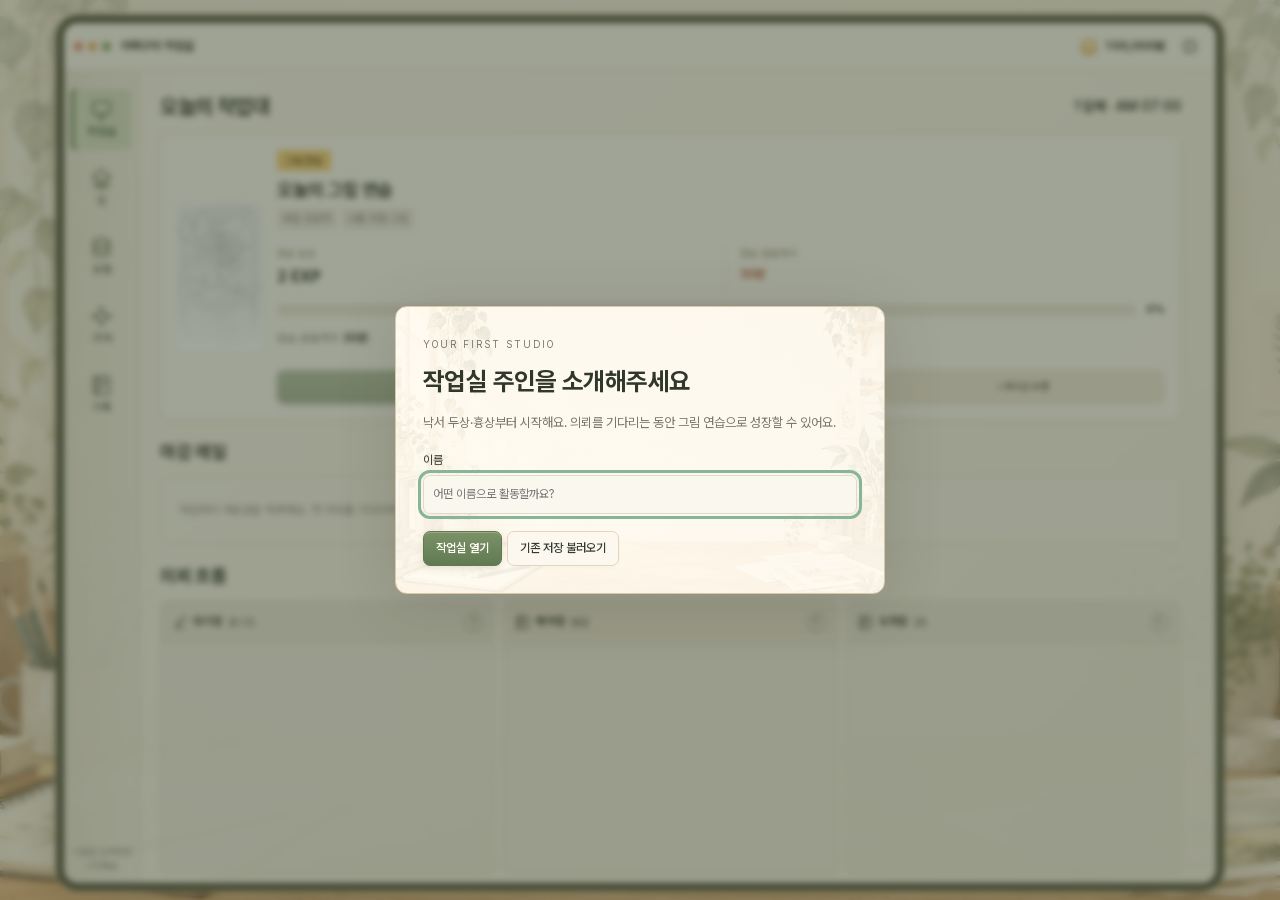
==== commit 167af0ae: "Keep workdesk height consistent across practice and jobs" ====
--- a/index.html
+++ b/index.html
@@ -1,5 +1,5 @@
 <!doctype html>
-<html lang="ko"><head><meta charset="utf-8"><meta name="viewport" content="width=device-width,initial-scale=1"><title>어쩌구 키우기 · 작업실</title><link rel="stylesheet" href="style.css"><link rel="stylesheet" href="reference.css?v=thumbnail-white-1"></head>
+<html lang="ko"><head><meta charset="utf-8"><meta name="viewport" content="width=device-width,initial-scale=1"><title>어쩌구 키우기 · 작업실</title><link rel="stylesheet" href="style.css"><link rel="stylesheet" href="reference.css?v=work-panel-height-1"></head>
 <body><div class="shell">
 <div class="game-frame"><div class="window-bar" id="topbar"><span class="window-dots" aria-hidden="true"><i></i><i></i><i></i></span><strong id="bar-name">나의 작업실</strong><section id="metrics" class="metrics" aria-label="작업실 현황"></section><button id="settings-open" aria-label="설정과 저장">⚙</button></div>
 <nav aria-label="작업실 메뉴"><button data-tab="studio" aria-pressed="true"><span class="nav-icon"></span><span>작업실</span></button><button data-tab="home" aria-pressed="false"><span class="nav-icon"></span><span>집</span></button><button data-tab="shop" aria-pressed="false"><span class="nav-icon"></span><span>상점</span></button><button data-tab="gacha" aria-pressed="false"><span class="nav-icon"></span><span>가챠</span></button><button data-tab="journal" aria-pressed="false"><span class="nav-icon"></span><span>기록</span></button><span id="save-status" class="save-dot" title="저장 상태">자동 저장 준비 중</span></nav>
@@ -17,5 +17,5 @@
 </dialog>
 <dialog id="inbox-sheet" aria-label="도착함"><form method="dialog" class="sheet-heading"><h2>도착함</h2><button aria-label="도착함 닫기">×</button></form><div id="inbox-sheet-content"></div></dialog>
 <dialog id="welcome" aria-labelledby="welcome-title"><form id="welcome-form"><span class="eyebrow">YOUR FIRST STUDIO</span><h2 id="welcome-title">작업실 주인을 소개해주세요</h2><p class="muted">낙서 두상·흉상부터 시작해요. 의뢰를 기다리는 동안 그림 연습으로 성장할 수 있어요.</p><label>이름 <input id="welcome-name" maxlength="40" required autocomplete="off" placeholder="어떤 이름으로 활동할까요?"></label><p id="welcome-error" role="status" class="risk"></p><button type="button" id="welcome-takeover" hidden>이 창에서 이어하기</button><button type="submit" class="primary" id="welcome-start">작업실 열기</button><button type="button" id="welcome-import">기존 저장 불러오기</button></form></dialog>
-<script src="catalog.js"></script><script src="engine.js?v=shop-journal-1"></script><script src="app.js?v=practice-thumbnail-index-1"></script></body></html>
+<script src="catalog.js"></script><script src="engine.js?v=shop-journal-1"></script><script src="app.js?v=work-panel-height-1"></script></body></html>
 
--- a/reference.css
+++ b/reference.css
@@ -285,3 +285,6 @@
  .player-status .fatigue-status{padding-top:6px;margin-top:7px}
 }
 @media(max-width:649px){.list-pager button,.journal-tabs button{min-height:44px}.journal-list .log{grid-template-columns:56px minmax(0,1fr);gap:5px}.journal-list .log-amount{grid-column:2}}
+@media(max-width:649px){.reward-and-deadline{min-height:100px}}
+@media(min-width:650px) and (max-width:1049px){.reward-and-deadline{min-height:120px}}
+@media(min-width:1350px){.reward-and-deadline{min-height:140px}}
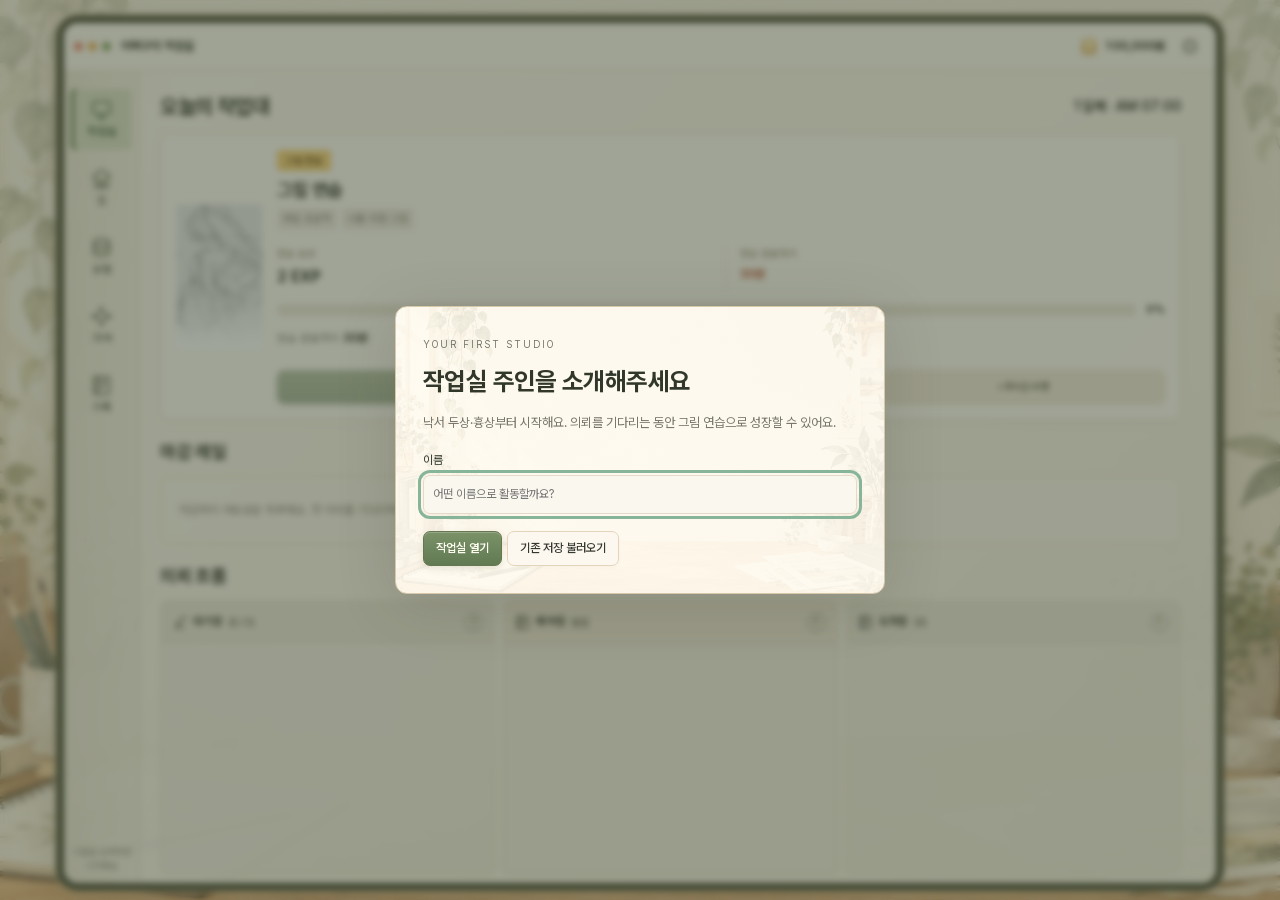
==== commit dd6c89e5: "작업대 박스 높이 축소 및 연습·의뢰 표시 정렬" ====
--- a/index.html
+++ b/index.html
@@ -1,5 +1,5 @@
 <!doctype html>
-<html lang="ko"><head><meta charset="utf-8"><meta name="viewport" content="width=device-width,initial-scale=1"><title>어쩌구 키우기 · 작업실</title><link rel="stylesheet" href="style.css"><link rel="stylesheet" href="reference.css?v=work-panel-height-1"></head>
+<html lang="ko"><head><meta charset="utf-8"><meta name="viewport" content="width=device-width,initial-scale=1"><title>어쩌구 키우기 · 작업실</title><link rel="stylesheet" href="style.css"><link rel="stylesheet" href="reference.css?v=work-panel-compact-1"></head>
 <body><div class="shell">
 <div class="game-frame"><div class="window-bar" id="topbar"><span class="window-dots" aria-hidden="true"><i></i><i></i><i></i></span><strong id="bar-name">나의 작업실</strong><section id="metrics" class="metrics" aria-label="작업실 현황"></section><button id="settings-open" aria-label="설정과 저장">⚙</button></div>
 <nav aria-label="작업실 메뉴"><button data-tab="studio" aria-pressed="true"><span class="nav-icon"></span><span>작업실</span></button><button data-tab="home" aria-pressed="false"><span class="nav-icon"></span><span>집</span></button><button data-tab="shop" aria-pressed="false"><span class="nav-icon"></span><span>상점</span></button><button data-tab="gacha" aria-pressed="false"><span class="nav-icon"></span><span>가챠</span></button><button data-tab="journal" aria-pressed="false"><span class="nav-icon"></span><span>기록</span></button><span id="save-status" class="save-dot" title="저장 상태">자동 저장 준비 중</span></nav>
@@ -17,5 +17,5 @@
 </dialog>
 <dialog id="inbox-sheet" aria-label="도착함"><form method="dialog" class="sheet-heading"><h2>도착함</h2><button aria-label="도착함 닫기">×</button></form><div id="inbox-sheet-content"></div></dialog>
 <dialog id="welcome" aria-labelledby="welcome-title"><form id="welcome-form"><span class="eyebrow">YOUR FIRST STUDIO</span><h2 id="welcome-title">작업실 주인을 소개해주세요</h2><p class="muted">낙서 두상·흉상부터 시작해요. 의뢰를 기다리는 동안 그림 연습으로 성장할 수 있어요.</p><label>이름 <input id="welcome-name" maxlength="40" required autocomplete="off" placeholder="어떤 이름으로 활동할까요?"></label><p id="welcome-error" role="status" class="risk"></p><button type="button" id="welcome-takeover" hidden>이 창에서 이어하기</button><button type="submit" class="primary" id="welcome-start">작업실 열기</button><button type="button" id="welcome-import">기존 저장 불러오기</button></form></dialog>
-<script src="catalog.js"></script><script src="engine.js?v=shop-journal-1"></script><script src="app.js?v=work-panel-height-1"></script></body></html>
+<script src="catalog.js"></script><script src="engine.js?v=shop-journal-1"></script><script src="app.js?v=work-panel-compact-1"></script></body></html>
 
--- a/reference.css
+++ b/reference.css
@@ -285,6 +285,3 @@
  .player-status .fatigue-status{padding-top:6px;margin-top:7px}
 }
 @media(max-width:649px){.list-pager button,.journal-tabs button{min-height:44px}.journal-list .log{grid-template-columns:56px minmax(0,1fr);gap:5px}.journal-list .log-amount{grid-column:2}}
-@media(max-width:649px){.reward-and-deadline{min-height:100px}}
-@media(min-width:650px) and (max-width:1049px){.reward-and-deadline{min-height:120px}}
-@media(min-width:1350px){.reward-and-deadline{min-height:140px}}
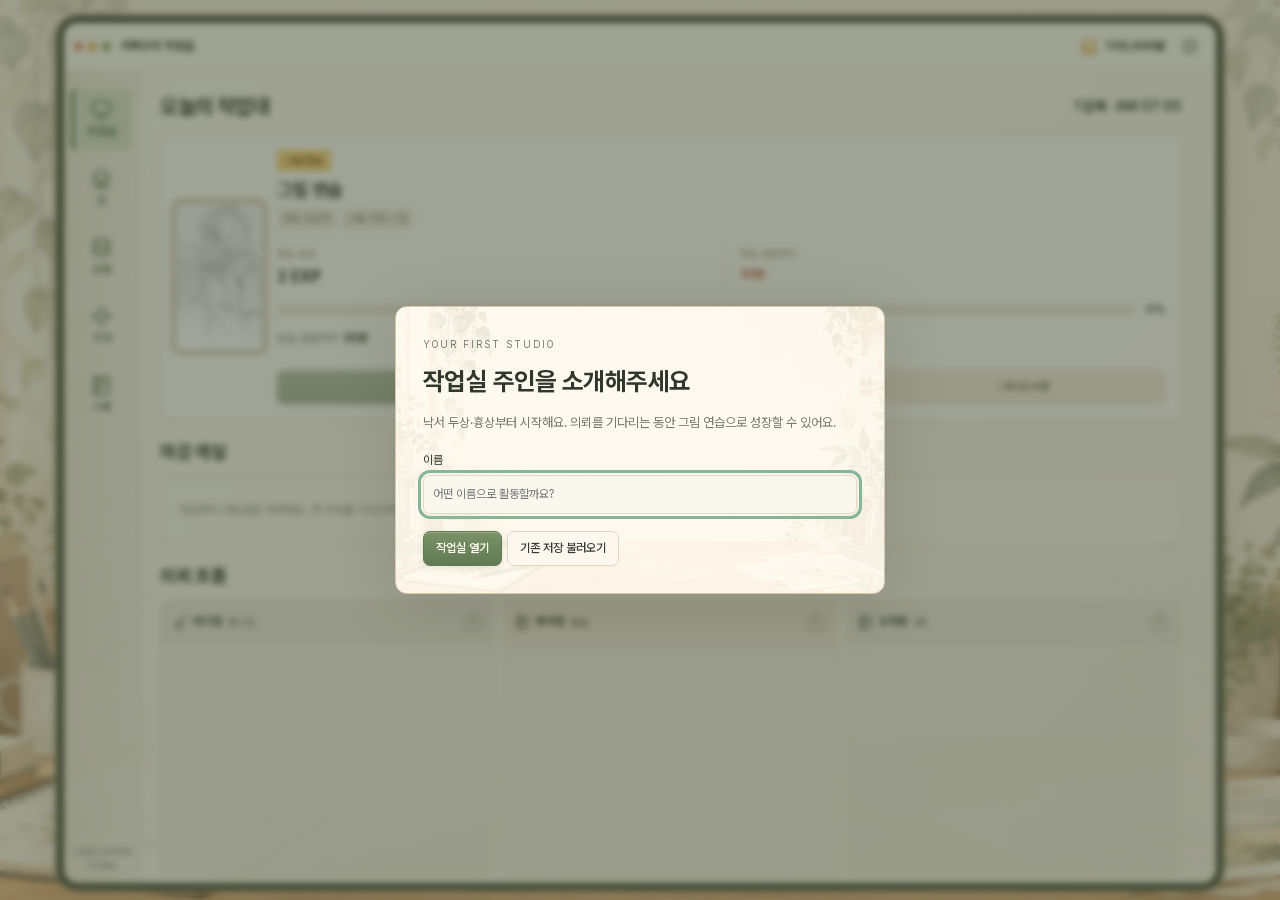
==== commit 6c49c464: "작업대·의뢰 목록 썸네일 프레임 적용" ====
--- a/index.html
+++ b/index.html
@@ -1,5 +1,5 @@
 <!doctype html>
-<html lang="ko"><head><meta charset="utf-8"><meta name="viewport" content="width=device-width,initial-scale=1"><title>어쩌구 키우기 · 작업실</title><link rel="stylesheet" href="style.css"><link rel="stylesheet" href="reference.css?v=work-panel-compact-1"></head>
+<html lang="ko"><head><meta charset="utf-8"><meta name="viewport" content="width=device-width,initial-scale=1"><title>어쩌구 키우기 · 작업실</title><link rel="stylesheet" href="style.css"><link rel="stylesheet" href="reference.css?v=thumb-frames-1"></head>
 <body><div class="shell">
 <div class="game-frame"><div class="window-bar" id="topbar"><span class="window-dots" aria-hidden="true"><i></i><i></i><i></i></span><strong id="bar-name">나의 작업실</strong><section id="metrics" class="metrics" aria-label="작업실 현황"></section><button id="settings-open" aria-label="설정과 저장">⚙</button></div>
 <nav aria-label="작업실 메뉴"><button data-tab="studio" aria-pressed="true"><span class="nav-icon"></span><span>작업실</span></button><button data-tab="home" aria-pressed="false"><span class="nav-icon"></span><span>집</span></button><button data-tab="shop" aria-pressed="false"><span class="nav-icon"></span><span>상점</span></button><button data-tab="gacha" aria-pressed="false"><span class="nav-icon"></span><span>가챠</span></button><button data-tab="journal" aria-pressed="false"><span class="nav-icon"></span><span>기록</span></button><span id="save-status" class="save-dot" title="저장 상태">자동 저장 준비 중</span></nav>
--- a/reference.css
+++ b/reference.css
@@ -266,6 +266,8 @@
 .work-thumb{position:relative;overflow:hidden}
 .work-thumb>img{filter:blur(.8px) saturate(.85)}
 .work-thumb:has(>img)::after{content:"";position:absolute;inset:0;pointer-events:none;background:linear-gradient(to top,rgba(255,255,255,.98) 0%,rgba(255,255,255,0) 33.333%)}
+.work-panel > .work-thumb{box-shadow:0 0 0 1px #b4a58b,0 0 0 4px #e7ddc9,0 0 0 5px #b4a58b}
+.job .work-thumb{box-shadow:0 0 0 1px #cdbfa9,0 3px 7px rgba(69,53,32,.14)}
 @media(min-width:1050px){
  .shop-list{grid-template-columns:repeat(3,minmax(0,1fr));gap:8px}
  .shop-item{display:grid;grid-template-columns:32px minmax(0,1fr);grid-template-rows:32px 32px;column-gap:7px;row-gap:5px;align-items:center;padding:7px;min-height:86px;max-height:88px;overflow:hidden}
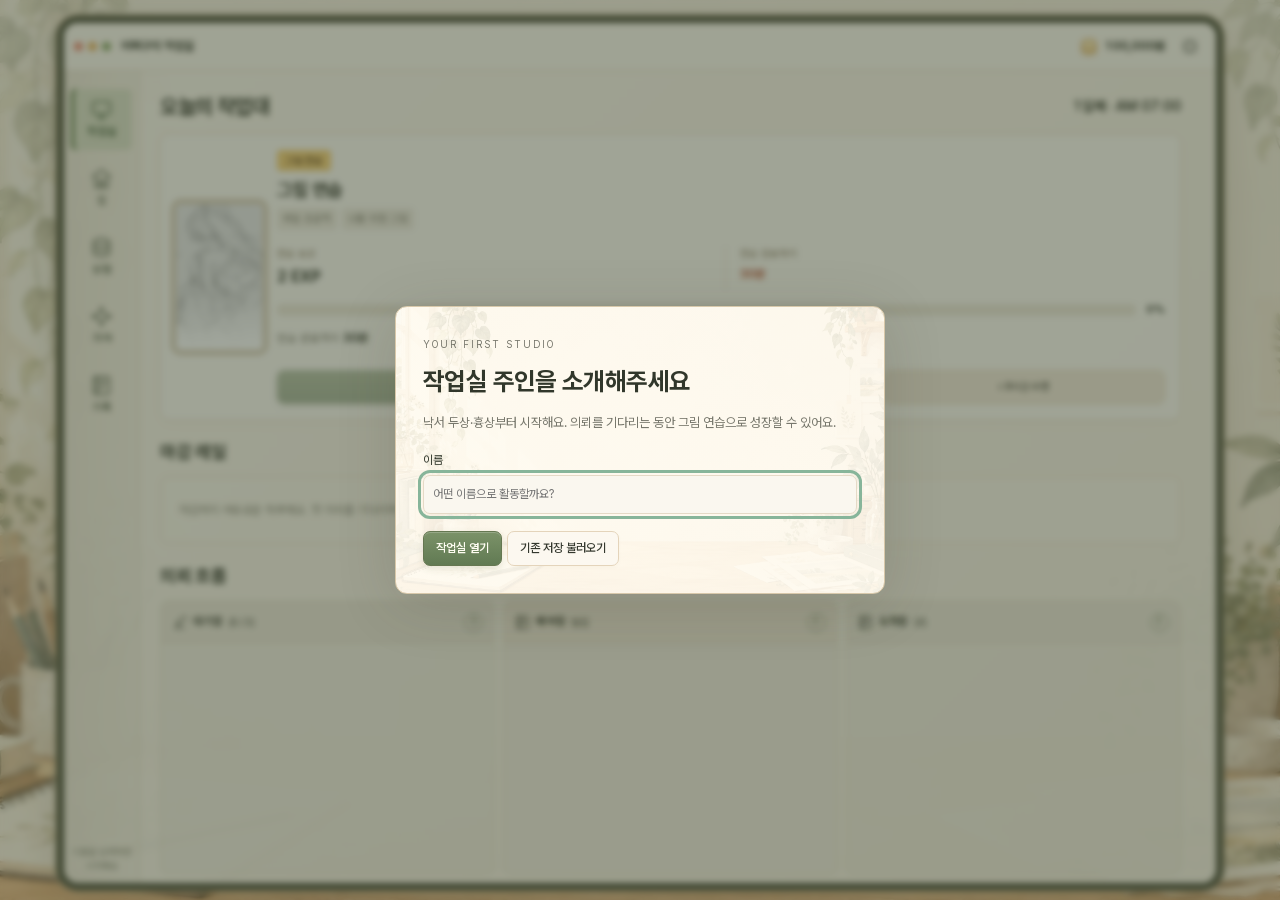
==== commit 91aa2a8a: "그림 연습 안내를 30분으로 간결하게 표시" ====
--- a/index.html
+++ b/index.html
@@ -17,5 +17,5 @@
 </dialog>
 <dialog id="inbox-sheet" aria-label="도착함"><form method="dialog" class="sheet-heading"><h2>도착함</h2><button aria-label="도착함 닫기">×</button></form><div id="inbox-sheet-content"></div></dialog>
 <dialog id="welcome" aria-labelledby="welcome-title"><form id="welcome-form"><span class="eyebrow">YOUR FIRST STUDIO</span><h2 id="welcome-title">작업실 주인을 소개해주세요</h2><p class="muted">낙서 두상·흉상부터 시작해요. 의뢰를 기다리는 동안 그림 연습으로 성장할 수 있어요.</p><label>이름 <input id="welcome-name" maxlength="40" required autocomplete="off" placeholder="어떤 이름으로 활동할까요?"></label><p id="welcome-error" role="status" class="risk"></p><button type="button" id="welcome-takeover" hidden>이 창에서 이어하기</button><button type="submit" class="primary" id="welcome-start">작업실 열기</button><button type="button" id="welcome-import">기존 저장 불러오기</button></form></dialog>
-<script src="catalog.js"></script><script src="engine.js?v=shop-journal-1"></script><script src="app.js?v=work-panel-compact-1"></script></body></html>
+<script src="catalog.js"></script><script src="engine.js?v=shop-journal-1"></script><script src="app.js?v=practice-copy-1"></script></body></html>
 
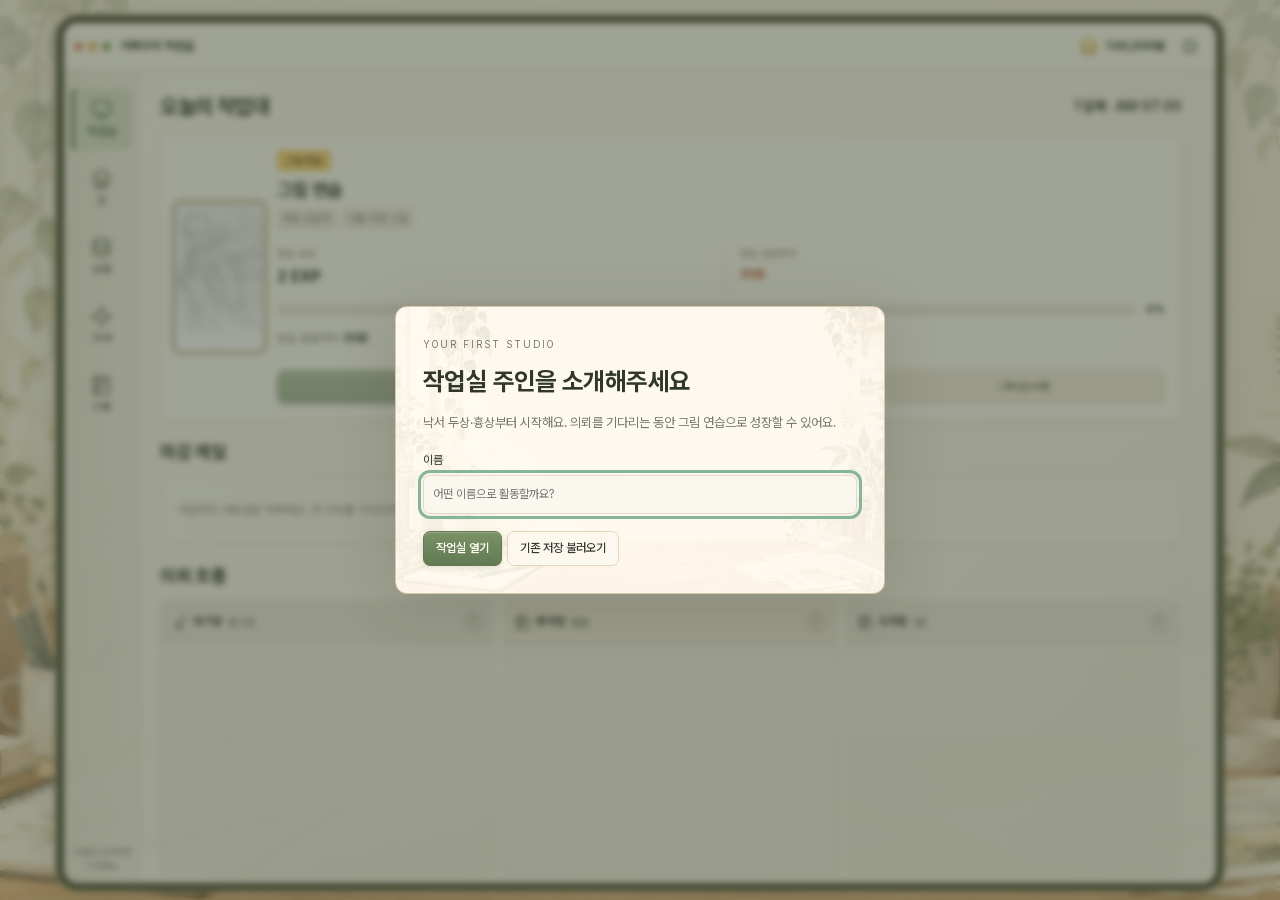
==== commit 1aaa010c: "그림 연습 요약 줄도 30분으로 표시" ====
--- a/index.html
+++ b/index.html
@@ -17,5 +17,5 @@
 </dialog>
 <dialog id="inbox-sheet" aria-label="도착함"><form method="dialog" class="sheet-heading"><h2>도착함</h2><button aria-label="도착함 닫기">×</button></form><div id="inbox-sheet-content"></div></dialog>
 <dialog id="welcome" aria-labelledby="welcome-title"><form id="welcome-form"><span class="eyebrow">YOUR FIRST STUDIO</span><h2 id="welcome-title">작업실 주인을 소개해주세요</h2><p class="muted">낙서 두상·흉상부터 시작해요. 의뢰를 기다리는 동안 그림 연습으로 성장할 수 있어요.</p><label>이름 <input id="welcome-name" maxlength="40" required autocomplete="off" placeholder="어떤 이름으로 활동할까요?"></label><p id="welcome-error" role="status" class="risk"></p><button type="button" id="welcome-takeover" hidden>이 창에서 이어하기</button><button type="submit" class="primary" id="welcome-start">작업실 열기</button><button type="button" id="welcome-import">기존 저장 불러오기</button></form></dialog>
-<script src="catalog.js"></script><script src="engine.js?v=shop-journal-1"></script><script src="app.js?v=practice-copy-1"></script></body></html>
+<script src="catalog.js"></script><script src="engine.js?v=shop-journal-1"></script><script src="app.js?v=practice-copy-2"></script></body></html>
 
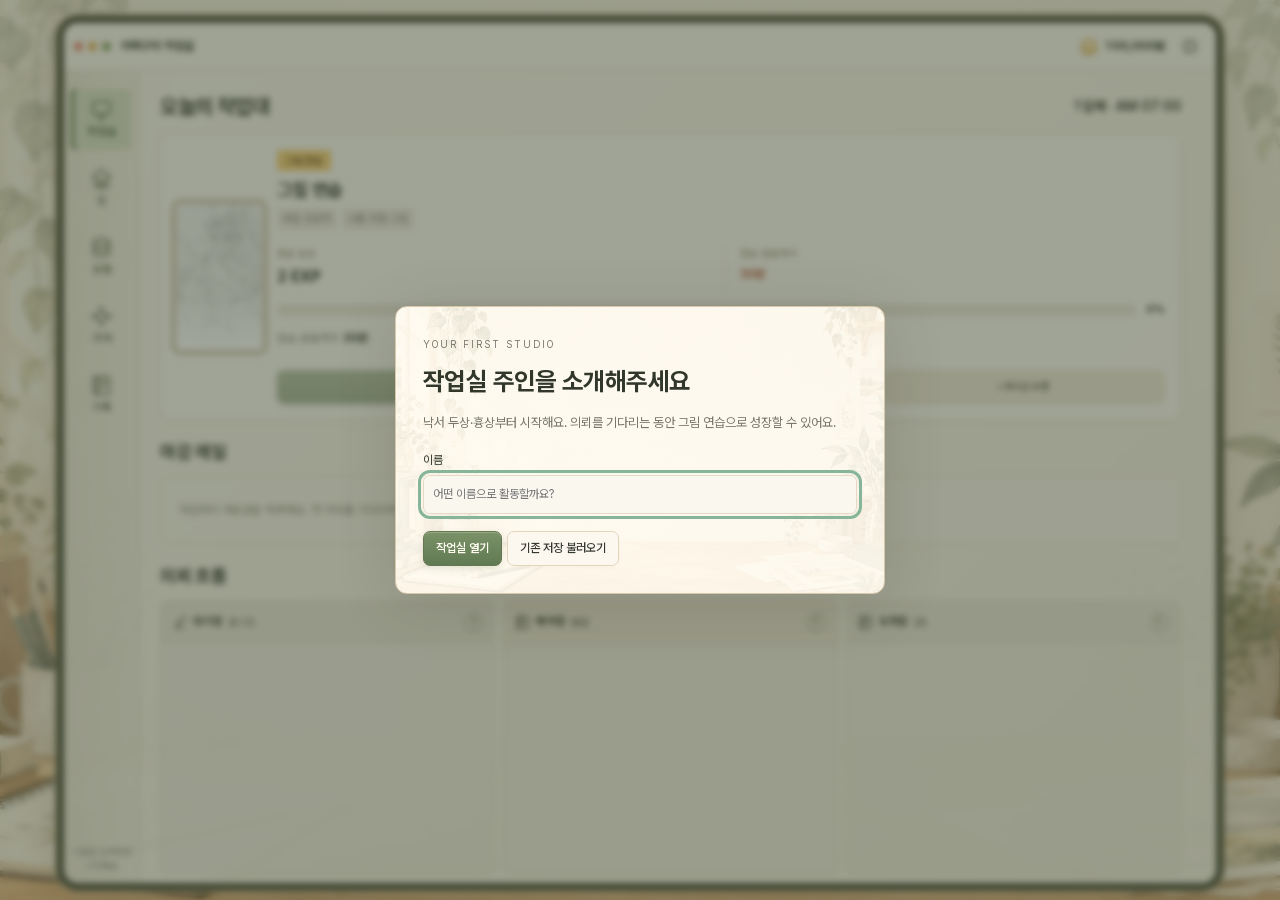
==== commit a82697c9: "작업 중 사건 60종과 디버프 제거 소모품 8종 구현" ====
--- a/index.html
+++ b/index.html
@@ -1,5 +1,5 @@
 <!doctype html>
-<html lang="ko"><head><meta charset="utf-8"><meta name="viewport" content="width=device-width,initial-scale=1"><title>어쩌구 키우기 · 작업실</title><link rel="stylesheet" href="style.css"><link rel="stylesheet" href="reference.css?v=thumb-frames-1"></head>
+<html lang="ko"><head><meta charset="utf-8"><meta name="viewport" content="width=device-width,initial-scale=1"><title>어쩌구 키우기 · 작업실</title><link rel="stylesheet" href="style.css"><link rel="stylesheet" href="reference.css?v=work-incidents-1"></head>
 <body><div class="shell">
 <div class="game-frame"><div class="window-bar" id="topbar"><span class="window-dots" aria-hidden="true"><i></i><i></i><i></i></span><strong id="bar-name">나의 작업실</strong><section id="metrics" class="metrics" aria-label="작업실 현황"></section><button id="settings-open" aria-label="설정과 저장">⚙</button></div>
 <nav aria-label="작업실 메뉴"><button data-tab="studio" aria-pressed="true"><span class="nav-icon"></span><span>작업실</span></button><button data-tab="home" aria-pressed="false"><span class="nav-icon"></span><span>집</span></button><button data-tab="shop" aria-pressed="false"><span class="nav-icon"></span><span>상점</span></button><button data-tab="gacha" aria-pressed="false"><span class="nav-icon"></span><span>가챠</span></button><button data-tab="journal" aria-pressed="false"><span class="nav-icon"></span><span>기록</span></button><span id="save-status" class="save-dot" title="저장 상태">자동 저장 준비 중</span></nav>
@@ -17,5 +17,5 @@
 </dialog>
 <dialog id="inbox-sheet" aria-label="도착함"><form method="dialog" class="sheet-heading"><h2>도착함</h2><button aria-label="도착함 닫기">×</button></form><div id="inbox-sheet-content"></div></dialog>
 <dialog id="welcome" aria-labelledby="welcome-title"><form id="welcome-form"><span class="eyebrow">YOUR FIRST STUDIO</span><h2 id="welcome-title">작업실 주인을 소개해주세요</h2><p class="muted">낙서 두상·흉상부터 시작해요. 의뢰를 기다리는 동안 그림 연습으로 성장할 수 있어요.</p><label>이름 <input id="welcome-name" maxlength="40" required autocomplete="off" placeholder="어떤 이름으로 활동할까요?"></label><p id="welcome-error" role="status" class="risk"></p><button type="button" id="welcome-takeover" hidden>이 창에서 이어하기</button><button type="submit" class="primary" id="welcome-start">작업실 열기</button><button type="button" id="welcome-import">기존 저장 불러오기</button></form></dialog>
-<script src="catalog.js"></script><script src="engine.js?v=shop-journal-1"></script><script src="app.js?v=practice-copy-2"></script></body></html>
+<script src="catalog.js"></script><script src="incidents.js?v=work-incidents-1"></script><script src="engine.js?v=work-incidents-1"></script><script src="app.js?v=work-incidents-1"></script></body></html>
 
--- a/reference.css
+++ b/reference.css
@@ -263,6 +263,12 @@
 .active-status p{color:var(--muted)}
 .active-status-row{display:flex;gap:7px;align-items:center;flex-wrap:wrap}
 .active-status-row>span:nth-child(2){color:#a34d3e}
+.active-status-list{max-height:150px;overflow-y:auto;overscroll-behavior:contain}
+.active-status-row{padding:4px 0;border-bottom:1px solid #e9e1d0}
+.active-status-row:last-child{border-bottom:0}
+.active-status-row>small{margin-left:auto;color:var(--muted);white-space:nowrap}
+.shop-inventory-label{display:flex;flex-direction:column;gap:2px;min-width:0}
+.shop-inventory-label small{font-size:10px;color:#8a5e39;line-height:1.3}
 .work-thumb{position:relative;overflow:hidden}
 .work-thumb>img{filter:blur(.8px) saturate(.85)}
 .work-thumb:has(>img)::after{content:"";position:absolute;inset:0;pointer-events:none;background:linear-gradient(to top,rgba(255,255,255,.98) 0%,rgba(255,255,255,0) 33.333%)}
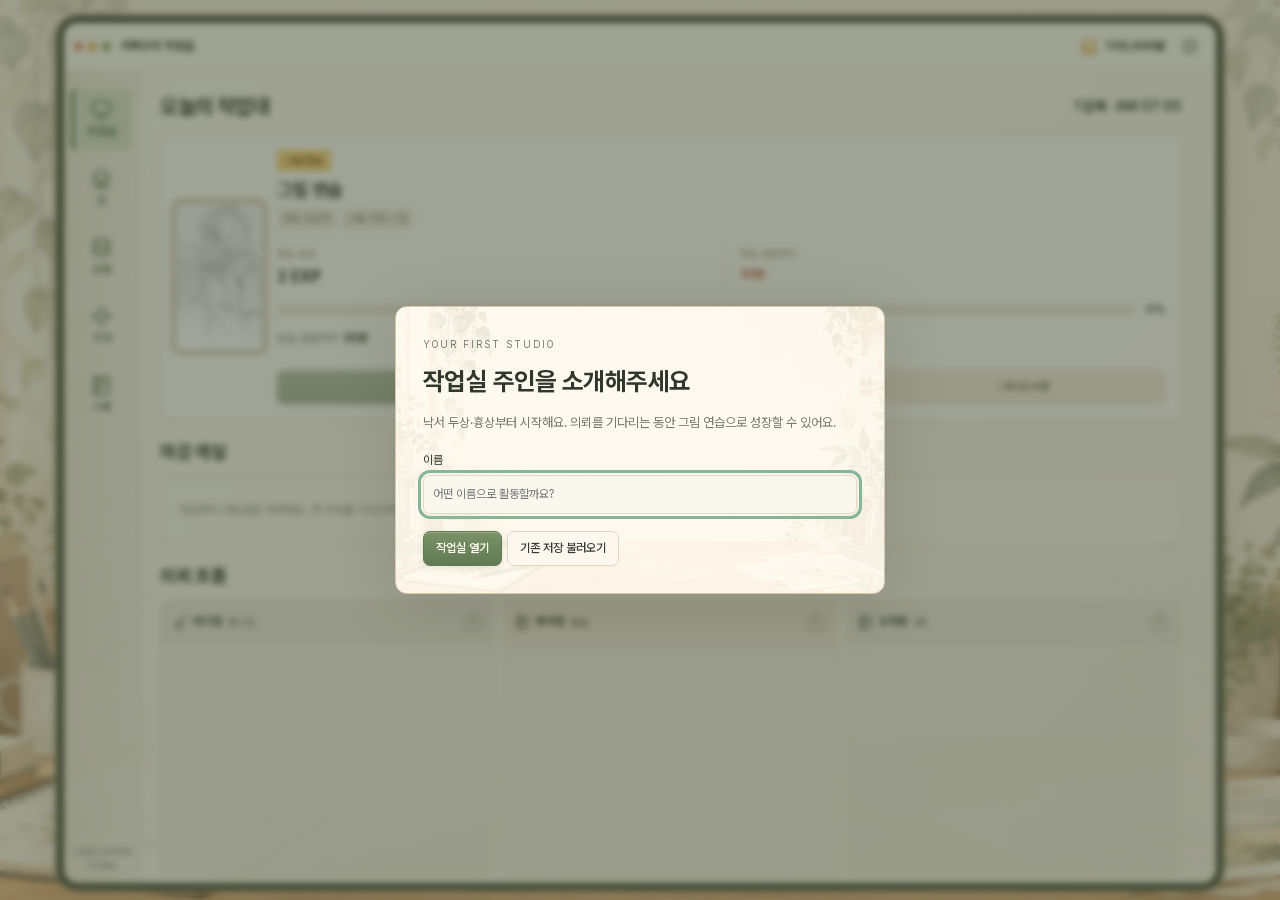
==== commit 1fa3f35e: "상점 상품 분류 탭과 제거 대상 설명 개선" ====
--- a/index.html
+++ b/index.html
@@ -1,5 +1,5 @@
 <!doctype html>
-<html lang="ko"><head><meta charset="utf-8"><meta name="viewport" content="width=device-width,initial-scale=1"><title>어쩌구 키우기 · 작업실</title><link rel="stylesheet" href="style.css"><link rel="stylesheet" href="reference.css?v=work-incidents-1"></head>
+<html lang="ko"><head><meta charset="utf-8"><meta name="viewport" content="width=device-width,initial-scale=1"><title>어쩌구 키우기 · 작업실</title><link rel="stylesheet" href="style.css"><link rel="stylesheet" href="reference.css?v=shop-categories-1"></head>
 <body><div class="shell">
 <div class="game-frame"><div class="window-bar" id="topbar"><span class="window-dots" aria-hidden="true"><i></i><i></i><i></i></span><strong id="bar-name">나의 작업실</strong><section id="metrics" class="metrics" aria-label="작업실 현황"></section><button id="settings-open" aria-label="설정과 저장">⚙</button></div>
 <nav aria-label="작업실 메뉴"><button data-tab="studio" aria-pressed="true"><span class="nav-icon"></span><span>작업실</span></button><button data-tab="home" aria-pressed="false"><span class="nav-icon"></span><span>집</span></button><button data-tab="shop" aria-pressed="false"><span class="nav-icon"></span><span>상점</span></button><button data-tab="gacha" aria-pressed="false"><span class="nav-icon"></span><span>가챠</span></button><button data-tab="journal" aria-pressed="false"><span class="nav-icon"></span><span>기록</span></button><span id="save-status" class="save-dot" title="저장 상태">자동 저장 준비 중</span></nav>
@@ -17,5 +17,5 @@
 </dialog>
 <dialog id="inbox-sheet" aria-label="도착함"><form method="dialog" class="sheet-heading"><h2>도착함</h2><button aria-label="도착함 닫기">×</button></form><div id="inbox-sheet-content"></div></dialog>
 <dialog id="welcome" aria-labelledby="welcome-title"><form id="welcome-form"><span class="eyebrow">YOUR FIRST STUDIO</span><h2 id="welcome-title">작업실 주인을 소개해주세요</h2><p class="muted">낙서 두상·흉상부터 시작해요. 의뢰를 기다리는 동안 그림 연습으로 성장할 수 있어요.</p><label>이름 <input id="welcome-name" maxlength="40" required autocomplete="off" placeholder="어떤 이름으로 활동할까요?"></label><p id="welcome-error" role="status" class="risk"></p><button type="button" id="welcome-takeover" hidden>이 창에서 이어하기</button><button type="submit" class="primary" id="welcome-start">작업실 열기</button><button type="button" id="welcome-import">기존 저장 불러오기</button></form></dialog>
-<script src="catalog.js"></script><script src="incidents.js?v=work-incidents-1"></script><script src="engine.js?v=work-incidents-1"></script><script src="app.js?v=work-incidents-1"></script></body></html>
+<script src="catalog.js"></script><script src="incidents.js?v=work-incidents-1"></script><script src="engine.js?v=work-incidents-1"></script><script src="app.js?v=shop-categories-1"></script></body></html>
 
--- a/reference.css
+++ b/reference.css
@@ -128,7 +128,7 @@
 .shop-item-icon{width:60px;height:60px;flex:none;object-fit:contain;image-rendering:pixelated;background:#f5f1e7;border-radius:6px}
 .shop-item-detail{display:flex;flex-direction:column;gap:5px;flex:1;min-width:0}
 .shop-item-detail strong{font-size:15px;overflow-wrap:anywhere}
-.shop-item-detail small{font-size:11px;color:var(--muted)}
+.shop-item-detail small{font-size:11px;line-height:1.35;color:var(--muted);white-space:normal;overflow-wrap:break-word}
 .shop-item-controls{display:flex;align-items:center;gap:12px;flex:none}
 .shop-item-controls strong{font-size:14px;font-variant-numeric:tabular-nums;white-space:nowrap}
 .shop-item-controls button{min-height:36px;white-space:nowrap}
@@ -251,6 +251,10 @@
 .journal-tabs{display:flex;gap:4px;border-bottom:1px solid var(--line);margin:14px 0 10px}
 .journal-tabs button{flex:1;border:0;border-bottom:2px solid transparent;border-radius:0;background:transparent;box-shadow:none}
 .journal-tabs button[aria-pressed=true]{background:transparent;border-bottom-color:var(--brand);font-weight:700;color:#385531}
+.shop-category-tabs{display:grid;grid-template-columns:repeat(3,minmax(0,1fr));gap:4px;border-bottom:1px solid var(--line);margin:0 0 12px}
+.shop-category-tabs button{min-width:0;padding:8px 3px;border:0;border-bottom:2px solid transparent;border-radius:0;background:transparent;box-shadow:none;color:var(--ink);font-size:12px;white-space:nowrap}
+.shop-category-tabs button[aria-pressed=true]{background:transparent;border-bottom-color:var(--brand);font-weight:700;color:#385531}
+.shop-category-tabs button:focus-visible{outline:2px solid var(--brand);outline-offset:-2px}
 .journal{position:relative;height:100%;min-height:0;display:flex;flex-direction:column}
 .journal-list{flex:1;min-height:0;margin-bottom:48px;overflow-y:auto;scrollbar-width:thin}
 .journal>.list-pager{position:absolute;right:0;bottom:14px;left:0;margin:0}
@@ -276,11 +280,11 @@
 .job .work-thumb{box-shadow:0 0 0 1px #cdbfa9,0 3px 7px rgba(69,53,32,.14)}
 @media(min-width:1050px){
  .shop-list{grid-template-columns:repeat(3,minmax(0,1fr));gap:8px}
- .shop-item{display:grid;grid-template-columns:32px minmax(0,1fr);grid-template-rows:32px 32px;column-gap:7px;row-gap:5px;align-items:center;padding:7px;min-height:86px;max-height:88px;overflow:hidden}
+ .shop-item{display:grid;grid-template-columns:32px minmax(0,1fr);grid-template-rows:minmax(32px,auto) 32px;column-gap:7px;row-gap:5px;align-items:start;padding:7px;min-height:86px;overflow:visible}
  .shop-item-icon{width:32px;height:32px}
  .shop-item-detail{min-width:0;line-height:1.2}
  .shop-item-detail strong{font-size:11px;display:block;white-space:nowrap;overflow:hidden;text-overflow:ellipsis}
- .shop-item-detail small{font-size:10px;display:block;white-space:nowrap;overflow:hidden;text-overflow:ellipsis}
+ .shop-item-detail small{font-size:11px;display:block;white-space:normal;overflow:visible;text-overflow:clip;line-height:1.25}
  .shop-item-controls{grid-column:1/-1;width:auto;justify-content:space-between;border:0;padding:0;gap:4px;flex-wrap:nowrap}
  .shop-item-controls strong{font-size:11px;white-space:nowrap}
  .shop-item-controls button{min-height:32px;padding:4px 8px;font-size:10px}
@@ -292,4 +296,4 @@
  .player-status .status-caption{display:none}
  .player-status .fatigue-status{padding-top:6px;margin-top:7px}
 }
-@media(max-width:649px){.list-pager button,.journal-tabs button{min-height:44px}.journal-list .log{grid-template-columns:56px minmax(0,1fr);gap:5px}.journal-list .log-amount{grid-column:2}}
+@media(max-width:649px){.list-pager button,.journal-tabs button,.shop-category-tabs button{min-height:44px}.shop-category-tabs button{font-size:11px}.journal-list .log{grid-template-columns:56px minmax(0,1fr);gap:5px}.journal-list .log-amount{grid-column:2}}
